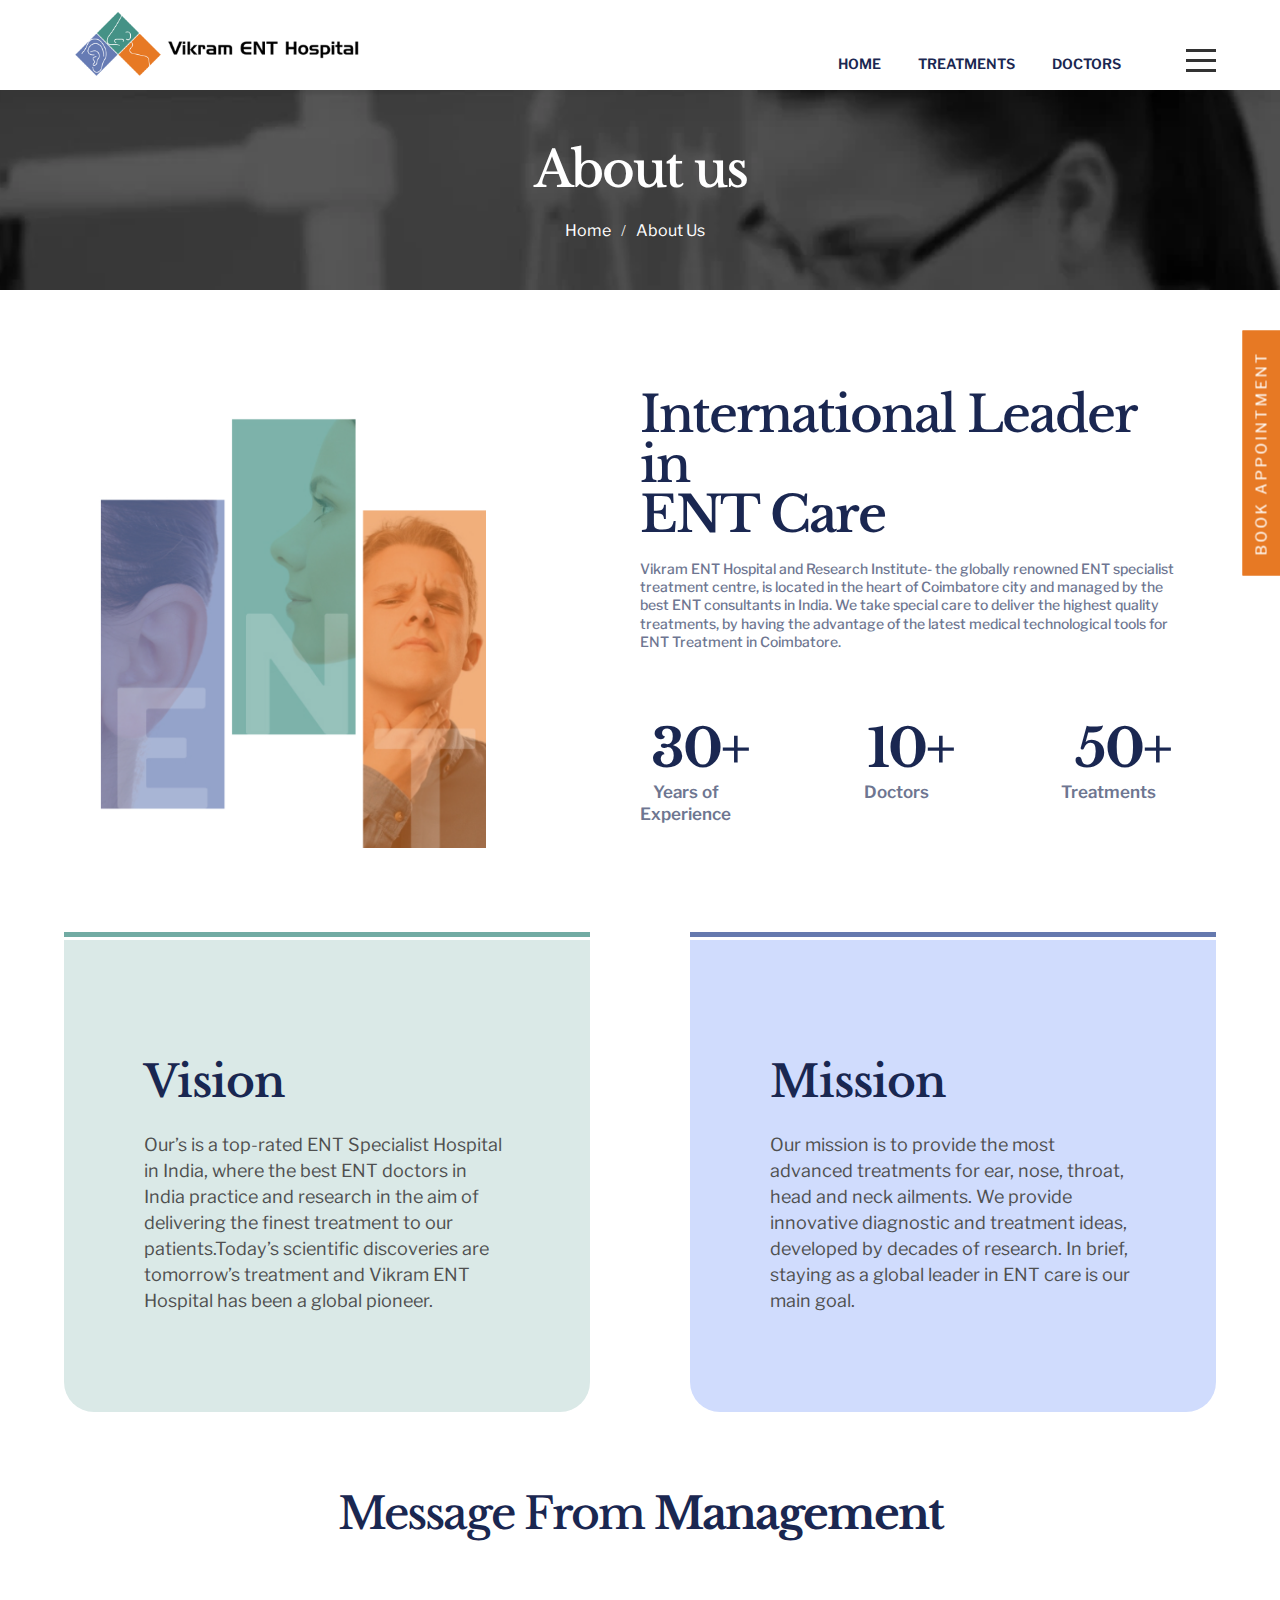
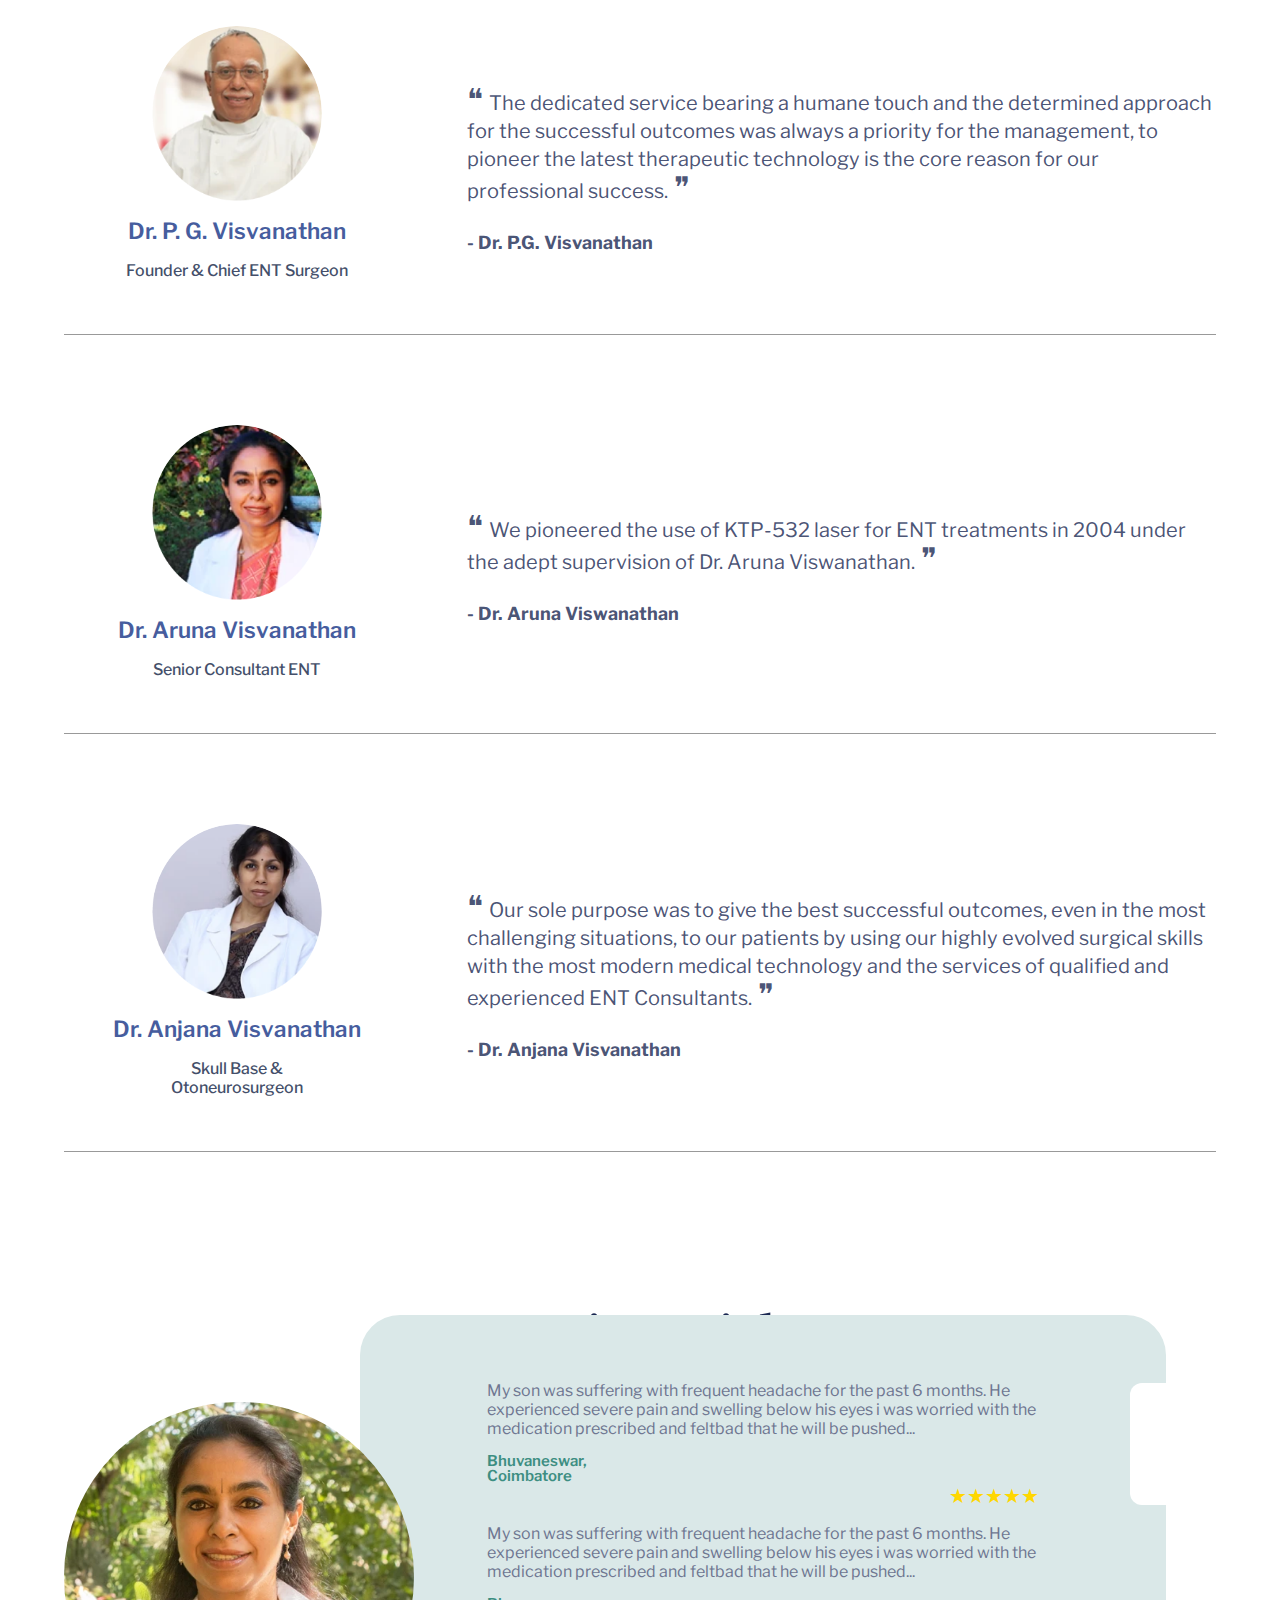
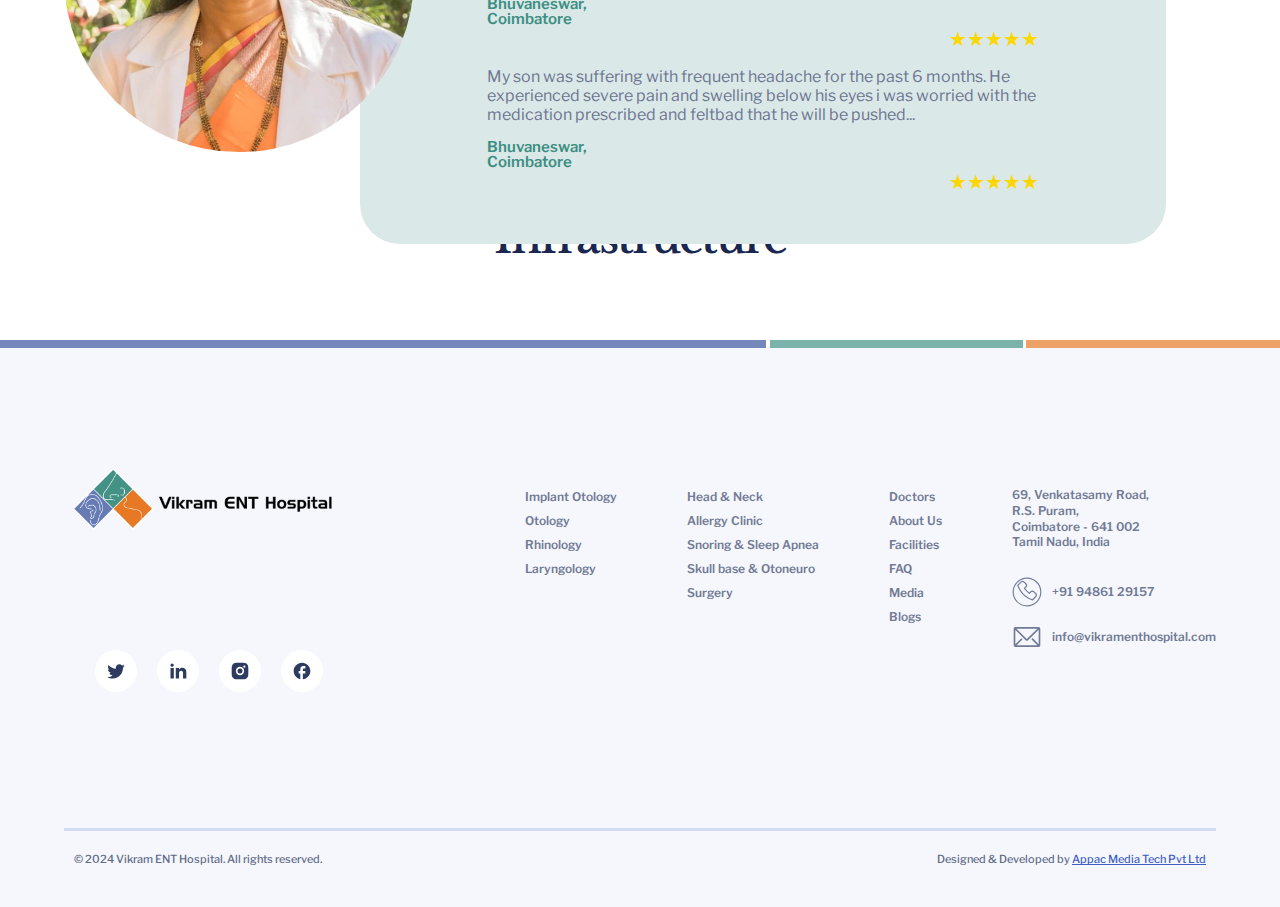
==== about_us.html @ 99622064 "about us page" ====
<!DOCTYPE html>
<html lang="en">
<head>
    <link rel="preconnect" href="https://fonts.googleapis.com">
    <link rel="preconnect" href="https://fonts.gstatic.com" crossorigin>
    <link rel="stylesheet" href="https://cdnjs.cloudflare.com/ajax/libs/OwlCarousel2/2.3.4/assets/owl.carousel.min.css" integrity="sha512-tS3S5qG0BlhnQROyJXvNjeEM4UpMXHrQfTGmbQ1gKmelCxlSEBUaxhRBj/EFTzpbP4RVSrpEikbmdJobCvhE3g==" crossorigin="anonymous" referrerpolicy="no-referrer" />
    <link href="https://fonts.googleapis.com/css2?family=Libre+Franklin:ital,wght@0,100..900;1,100..900&display=swap" rel="stylesheet">
        <meta charset="UTF-8">
        <meta name="viewport" content="width=device-width, initial-scale=1.0">
        <link rel="stylesheet" href="styles.css">
        <link rel="stylesheet" href="faq-styles.css">
        <link rel="stylesheet" href="treatments-styles.css"
        <link rel="preconnect" href="https://fonts.googleapis.com">
        <link rel="stylesheet" href="about_us.css">
       
    <link rel="preconnect" href="https://fonts.gstatic.com" crossorigin>
    <link href="https://fonts.googleapis.com/css2?family=Libre+Baskerville:ital,wght@0,400;0,700;1,400&display=swap" rel="stylesheet">
     <title>About Us</title>
</head>
<body>
    <header class="main-header sticky-header">
        <div class="mainHeader-container">
        <div class="web-logoContainer">
            <a href="index.html"><img class="logo-img" src="Images/ENT_Logo.png"></a>
        </div>
        <div class="navbar-container">
            <ul class="navbar-list">
                <li class="navbar-nav">
                    <a class="navbar-link" href="index.html">HOME</a>
                </li>
                <li class="navbar-nav">
                    <a class="navbar-link" href="treatments.html">TREATMENTS</a>
                </li>
                <li class="navbar-nav">
                    <a class="navbar-link" href="#">DOCTORS</a>
                </li>
            </ul>
            <div class="hamburger" id="hamburger">
                <div class="bar"></div>
                <div class="bar"></div>
                <div class="bar"></div>
            </div>
            <a href="#" class="book-appoinment">BOOK APPOINTMENT</a>
            <div class="side-menu" id="side-menu">
                <!-- Your side menu content here -->
                <ul>
                    <li class="sideMenu-items"><a href="about_us.html"><span>About Us</span></a></li>
                    <li class="treatmentLink-dropdown"><a class="treatmentLinkDropdown-link" href="treatments.html"><span>Treatments</span></a> 
                    <ul class="treaments-link">
                        <li class="treatmentLinks-item"><a class="treatmentItems-link">Implant Otology</a></li>
                        <li class="treatmentLinks-item"><a class="treatmentItems-link">Otology</a></li>
                        <li class="treatmentLinks-item"><a class="treatmentItems-link">Rhinology</a></li>
                        <li class="treatmentLinks-item"><a class="treatmentItems-link">Laryngology</a></li>
                        <li class="treatmentLinks-item"><a class="treatmentItems-link">Head & Neck</a></li>
                        <li class="treatmentLinks-item"><a class="treatmentItems-link">Allergy Clinic</a></li>
                        <li class="treatmentLinks-item"><a class="treatmentItems-link">Snoring & Sleep Apnea</a></li>
                        <li class="treatmentLinks-item"><a class="treatmentItems-link">Skull base & Otoneuro</a></li>
                        <li class="treatmentLinks-item"><a class="treatmentItems-link">Surgery</a></li>
                    </ul>
                    <span class="treatmentLink-svg"></span>
                    </li>
                    <li class="sideMenu-items"><a href="doctors.html">Doctors</a></li>
                    <li class="sideMenu-items"><a href="#">Contact</a></li>
                    <li class="sideMenu-items"><a href="faq.html">FAQ</a></li>
                </ul>
            </div>
            
        </div>
    </div>
</header>
<section class="aboutUsBanner">
    <div class="aboutUsBanner-container">
        <h2 class="section-heading faq">About us</h2>
        <ul class="breadcrumb" itemscope="" itemtype="https://schema.org/BreadcrumbList">
            <li itemprop="itemListElement" itemscope="" itemtype="https://schema.org/ListItem"><a class="breadcrumb-items active" itemprop="item" href="index.html"><span itemprop="name">Home</span>
            <meta itemprop="position" content="1"></a></li><li>/</li><li itemprop="itemListElement" itemscope="" itemtype="https://schema.org/ListItem">
            <span class="breadcrumb-items"  itemprop="name">About Us</span>
            <meta itemprop="position" content="2"></li>
         </ul>
        </div>
    </div>
</section>
<section class="section-second">
    <div class="sectionSecond-container">
        <!-- <div class="sectionSecond-imgContainer">
            <img class="sectionSecond-img" src="Images/img2.png" alt="">
        </div> -->
        <div class="sectionSecond-imgContainer">
            <img class="sectionSecond-img" src="Images/img2.png" alt="">
        </div>
        <div class="sectionSecond-contentConatiner">
            <h1 class="section-heading">International Leader in<span class="break-line">ENT Care</span></h1>
            <p class="section-para">Vikram ENT Hospital and Research Institute- the globally renowned ENT specialist treatment centre, is located in the heart of Coimbatore city and managed by the best ENT consultants in India. We take special care to deliver the highest quality treatments, by having the advantage of the latest medical technological tools for ENT Treatment in Coimbatore.</p>
            <div class="experience-counting" id="counter">
                <div class="countings">
                    <h1 class="count-head" data-count="30">30</h1>
                    <p class="count-para"> Years of<span>  Experience</span></p>
                </div>
                <div class="countings">
                    <h1 class="count-head" data-count="10">10</h1>
                    <p class="count-para"> Doctors</p>
                </div>
                <div class="countings">
                    <h1 class="count-head" data-count="50">50</h1>
                    <p class="count-para"> Treatments</p>
                </div>
            </div>
            
            <a href="#" class="book-appoinment">BOOK APPOINTMENT</a>
        </div>
       
    </div>
    
</section>
<section class="aboutUs-contentSection">
    <div class="aboutUsContent-container">
        <div class="vision">
            <h2 class="ch2"><span>Vision</span></h2>
            <p>Our’s is a top-rated ENT Specialist Hospital in India, where the best ENT doctors in India practice and research in the aim of delivering the finest treatment to our patients.Today’s scientific discoveries are tomorrow’s treatment and Vikram ENT Hospital has been a global pioneer.</p>
            </div>
            <div class="mission">
                <h2 class="ch2"><span>Mission</span></h2>
                <p>Our mission is to provide the most advanced treatments for ear, nose, throat, head and neck ailments. We provide innovative diagnostic and treatment ideas, developed by decades of research. In brief, staying as a global leader in ENT care is our main goal.</p>
                </div>
    </div>
</section>
<section class="managementMessage">
    <div class="managementMessageContainer">
        <h2 class="section-heading mgt">Message From <span class="bold-head">Management</span></h2>
        <div class="management-grid w80 hbour position-relative mt50">
            <div class="manage-img position-relative">
               <div class="doc-hid"><div><img src="Images/doc1.png" alt=""></div></div>
               <h2 class="doc-name">Dr. P. G. Visvanathan</h2>
               <p class="title mb0">Founder &amp; Chief ENT Surgeon</p>
               
            </div>
            <div class="mgment-cnt">
               <p><span>❝ </span>The dedicated service bearing a humane touch and the determined approach for the successful outcomes was always a priority for the management, to pioneer the latest therapeutic technology is the core reason for our professional success.<span> ❞</span></p>
            <p>- Dr. P.G. Visvanathan</p>
            </div>
            <a href="Visvanathan-profile.html" class="stretched-link"></a>
            </div>
        <div class="management-grid w80 hbour position-relative mt50">
            <div class="manage-img position-relative">
               <div class="doc-hid"><div><img src="Images/doc2.png" alt=""></div></div>
               <h2 class="doc-name">Dr. Aruna Visvanathan</h2>
               <p class="title mb0">Senior Consultant ENT</p>
               
            </div>
            <div class="mgment-cnt">
               <p><span>❝ </span>We pioneered the use of KTP-532 laser for ENT treatments in 2004 under the adept supervision of Dr. Aruna Viswanathan.<span> ❞</span></p>
            <p>- Dr. Aruna Viswanathan</p>
            </div>
            <a href="aruna-profile.html" class="stretched-link"></a>
            </div>
        <div class="management-grid w80 hbour position-relative mt50">
            <div class="manage-img position-relative">
               <div class="doc-hid"><div><img src="Images/doc3.png" alt=""></div></div>
               <h2 class="doc-name">Dr. Anjana Visvanathan</h2>
               <p class="title mb0">Skull Base &amp; <br>Otoneurosurgeon</p>
               
            </div>
            <div class="mgment-cnt">
               <p><span>❝ </span>Our sole purpose was to give the best successful outcomes, even in the most challenging situations, to our patients by using our highly evolved surgical skills with the most modern medical technology and the services of qualified and experienced ENT Consultants.<span> ❞</span></p>
            <p>- Dr. Anjana Visvanathan</p>
            </div>
            <a href="anjana-profile.html" class="stretched-link"></a>
            </div>
    </div>
</section>
<section class="testimonials">
    <div class="testimonials-container">

        <div class="testimonials-heading">
            
            <h1 class="section-heading">
                Testimonials
            </h1>
        </div>
                <div class="testimonial-content">
                    
                    <div class="testimonialImg-container">
                        <img class="testimonials-img" src="Images/aruna-viswanathan-senior-consultant-ent.webp" alt="">
                    </div>
                    
                    <div class="testimonials-info ">
                        <div class="box"> </div>
                        <div class="tesimonialscarousel owl-carousel">
                            <div>   
                        <p class="testimonial-para">
                            My son was suffering with frequent headache for the past 6 months. He experienced severe pain and swelling below his eyes i was worried with the medication prescribed and feltbad that he will be pushed...
                        </p>
                        
                        <p class="testimonial-name">
                            Bhuvaneswar, <span class="next-line">Coimbatore</span>
                        </p>
                        <div class="rating">
                            <input type="radio" name="star1" id="star1-1"><label for="star1-1"></label>
                            <input type="radio" name="star1" id="star1-2"><label for="star1-2"></label>
                            <input type="radio" name="star1" id="star1-3"><label for="star1-3"></label>
                            <input type="radio" name="star1" id="star1-4"><label for="star1-4"></label>
                            <input type="radio" name="star1" id="star1-5"><label for="star1-5"></label>
                        </div>
                       
                    </div>
                            <div>   
                        <p class="testimonial-para">
                            My son was suffering with frequent headache for the past 6 months. He experienced severe pain and swelling below his eyes i was worried with the medication prescribed and feltbad that he will be pushed...
                        </p>
                        
                        <p class="testimonial-name">
                            Bhuvaneswar, <span class="next-line">Coimbatore</span>
                        </p>
                        <div class="rating">
                            <input type="radio" name="star1" id="star1-1"><label for="star1-1"></label>
                            <input type="radio" name="star1" id="star1-2"><label for="star1-2"></label>
                            <input type="radio" name="star1" id="star1-3"><label for="star1-3"></label>
                            <input type="radio" name="star1" id="star1-4"><label for="star1-4"></label>
                            <input type="radio" name="star1" id="star1-5"><label for="star1-5"></label>
                        </div>
                        
                    </div>
                            <div>   
                        <p class="testimonial-para">
                            My son was suffering with frequent headache for the past 6 months. He experienced severe pain and swelling below his eyes i was worried with the medication prescribed and feltbad that he will be pushed...
                        </p>
                        
                        <p class="testimonial-name">
                            Bhuvaneswar, <span class="next-line">Coimbatore</span>
                        </p>
                        <div class="rating">
                            <input type="radio" name="star1" id="star1-1"><label for="star1-1"></label>
                            <input type="radio" name="star1" id="star1-2"><label for="star1-2"></label>
                            <input type="radio" name="star1" id="star1-3"><label for="star1-3"></label>
                            <input type="radio" name="star1" id="star1-4"><label for="star1-4"></label>
                            <input type="radio" name="star1" id="star1-5"><label for="star1-5"></label>
                        </div>
                        
                    </div>
                </div>
            </div>
        
    
        <!-- <div class="testimonial-navigation">
            <span class="dot active"></span>
            <span class="dot"></span>
            <span class="dot"></span>
                
        </div> -->
        
    </div>
</section>
<section class="infrastructure">
    <div class="infra-container">
        <div class="infraHead">
            <h1 class="section-heading infra">Infrastructure</h1>
        </div>
        <div class="infraCarousel owl-carousel">
            <div class="infra-img">
                <img src="Images/infrastructure.webp" alt="infrastructure">
            </div>
            <div class="infra-img">
                <img src="Images/infrastructure.webp" alt="infrastructure">
            </div>
            <div class="infra-img">
                <img src="Images/infrastructure.webp" alt="infrastructure">
            </div>
            <div class="infra-img">
                <img src="Images/infrastructure.webp" alt="infrastructure">
            </div>
            <div class="infra-img">
                <img src="Images/infrastructure.webp" alt="infrastructure">
            </div>
            <div class="infra-img">
                <img src="Images/infrastructure.webp" alt="infrastructure">
            </div>
            <div class="infra-img">
                <img src="Images/infrastructure.webp" alt="infrastructure">
            </div>
        </div>
    </div>
    </section>
    <footer>
        <div class="footer-container">
            <div class="footer-logo">
                <img class="footer-img" src="Images/ENT_Logo.png" alt="logo">
                <ul class="social-mediaLinks">
                    <li class="links1">
                        <a href="#" class="social-media"><svg  xmlns="http://www.w3.org/2000/svg" width="20px" height="20px" viewBox="0 0 24 24"><path class="link-icon1" fill="#2d3b61" d="M22.46 6c-.77.35-1.6.58-2.46.69c.88-.53 1.56-1.37 1.88-2.38c-.83.5-1.75.85-2.72 1.05C18.37 4.5 17.26 4 16 4c-2.35 0-4.27 1.92-4.27 4.29c0 .34.04.67.11.98C8.28 9.09 5.11 7.38 3 4.79c-.37.63-.58 1.37-.58 2.15c0 1.49.75 2.81 1.91 3.56c-.71 0-1.37-.2-1.95-.5v.03c0 2.08 1.48 3.82 3.44 4.21a4.2 4.2 0 0 1-1.93.07a4.28 4.28 0 0 0 4 2.98a8.52 8.52 0 0 1-5.33 1.84q-.51 0-1.02-.06C3.44 20.29 5.7 21 8.12 21C16 21 20.33 14.46 20.33 8.79c0-.19 0-.37-.01-.56c.84-.6 1.56-1.36 2.14-2.23"/></svg></a>
                    </li>
                    <li class="links2">
                        <a href="#" class="social-media"><svg  xmlns="http://www.w3.org/2000/svg" width="20px" height="20px" viewBox="0 0 24 24"><path class="link-icon2" fill="#2d3b61" d="M6.94 5a2 2 0 1 1-4-.002a2 2 0 0 1 4 .002M7 8.48H3V21h4zm6.32 0H9.34V21h3.94v-6.57c0-3.66 4.77-4 4.77 0V21H22v-7.93c0-6.17-7.06-5.94-8.72-2.91z"/></svg></a>
                    </li>
                    <li class="links3">
                        <a href="#" class="social-media"><svg  xmlns="http://www.w3.org/2000/svg" width="20px" height="20px" viewBox="0 0 24 24"><path class="link-icon3" fill="#2d3b61" d="M13.028 2c1.125.003 1.696.009 2.189.023l.194.007c.224.008.445.018.712.03c1.064.05 1.79.218 2.427.465c.66.254 1.216.598 1.772 1.153a4.9 4.9 0 0 1 1.153 1.772c.247.637.415 1.363.465 2.428c.012.266.022.487.03.712l.006.194c.015.492.021 1.063.023 2.188l.001.746v1.31a79 79 0 0 1-.023 2.188l-.006.194c-.008.225-.018.446-.03.712c-.05 1.065-.22 1.79-.466 2.428a4.9 4.9 0 0 1-1.153 1.772a4.9 4.9 0 0 1-1.772 1.153c-.637.247-1.363.415-2.427.465l-.712.03l-.194.006c-.493.014-1.064.021-2.189.023l-.746.001h-1.309a78 78 0 0 1-2.189-.023l-.194-.006a63 63 0 0 1-.712-.031c-1.064-.05-1.79-.218-2.428-.465a4.9 4.9 0 0 1-1.771-1.153a4.9 4.9 0 0 1-1.154-1.772c-.247-.637-.415-1.363-.465-2.428l-.03-.712l-.005-.194A79 79 0 0 1 2 13.028v-2.056a79 79 0 0 1 .022-2.188l.007-.194c.008-.225.018-.446.03-.712c.05-1.065.218-1.79.465-2.428A4.9 4.9 0 0 1 3.68 3.678a4.9 4.9 0 0 1 1.77-1.153c.638-.247 1.363-.415 2.428-.465c.266-.012.488-.022.712-.03l.194-.006a79 79 0 0 1 2.188-.023zM12 7a5 5 0 1 0 0 10a5 5 0 0 0 0-10m0 2a3 3 0 1 1 .001 6a3 3 0 0 1 0-6m5.25-3.5a1.25 1.25 0 0 0 0 2.5a1.25 1.25 0 0 0 0-2.5"/></svg></a>
                    </li>
                    <li class="links4">
                        <a class="social-media"><svg  xmlns="http://www.w3.org/2000/svg" width="20px" height="20px" viewBox="0 0 24 24"><path class="link-icon4" fill="#2d3b61" d="M22 12c0-5.52-4.48-10-10-10S2 6.48 2 12c0 4.84 3.44 8.87 8 9.8V15H8v-3h2V9.5C10 7.57 11.57 6 13.5 6H16v3h-2c-.55 0-1 .45-1 1v2h3v3h-3v6.95c5.05-.5 9-4.76 9-9.95"/></svg></a>
                    </li>
                </ul>
            </div>
            <div class="footer-subContainer">
            <div>
                <ul class="treatment-footerLinks">
                    <li class="treatment-links"><a href="#" class="link"> Implant Otology</a> <li>
                    <li class="treatment-links"> <a href="#" class="link">Otology </a></li>
                    <li class="treatment-links"><a href="#" class="link">Rhinology</a></li>
                    <li class="treatment-links"><a href="#" class="link">Laryngology</a></li>
    
                </ul>
            </div>
            <div>
                <ul class="treatment-footerLinks">
                    <li class="treatment-links"><a href="#" class="link">Head & Neck</a> </li>
                    <li class="treatment-links"><a href="#" class="link">Allergy Clinic</a> </li>
                    <li class="treatment-links"><a href="#" class="link">Snoring & Sleep Apnea</a></li>
                    <li class="treatment-links"><a href="#" class="link">Skull base & Otoneuro</a></li>
                    <li class="treatment-links"><a href="#" class="link">Surgery</a></li>
    
                </ul>
            </div>
            <div>
                <ul class="footer-pageNav">
                    <li class="footer-pageLinks"><a href="#" class="link">Doctors</a></li>
                    <li class="footer-pageLinks"><a href="#" class="link">About Us</a></li>
                    <li class="footer-pageLinks"><a href="#" class="link">Facilities</a></li>
                    <li class="footer-pageLinks"><a href="#" class="link">FAQ</a></li>
                    <li class="footer-pageLinks"><a href="#" class="link">Media</a></li>
                    <li class="footer-pageLinks"><a href="#" class="link">Blogs</a></li>
                </ul>
            </div>
            <div>
                <p class="footer-addr">
                    69, Venkatasamy Road,<span class="next-line">R.S. Puram,</span><span class="next-line">Coimbatore - 641 002</span><span class="next-line">Tamil Nadu, India</span>
                </p>
                <p class="footer-phone">
                    <svg xmlns="http://www.w3.org/2000/svg" width="30px" height="30px" viewBox="0 0 26 26"><g fill="#727b96" fill-rule="evenodd" clip-rule="evenodd"><path d="m15.874 12.546l-.91.911a32 32 0 0 1-3.535-3.537l.91-.91a2.5 2.5 0 0 0 0-3.535L10.925 4.06a2.5 2.5 0 0 0-3.536 0L4.583 6.866a.5.5 0 0 0-.114.529c2.324 6.226 6.661 10.593 13.018 13.02a.5.5 0 0 0 .531-.114l2.806-2.805a2.5 2.5 0 0 0 0-3.536l-1.414-1.414a2.5 2.5 0 0 0-3.536 0m4.243 2.121a1.5 1.5 0 0 1 0 2.122l-2.575 2.575c-5.821-2.306-9.811-6.32-12.023-12.02l2.577-2.576a1.5 1.5 0 0 1 2.122 0l1.414 1.414a1.5 1.5 0 0 1 0 2.121l-1.234 1.234a.5.5 0 0 0-.032.673a32.7 32.7 0 0 0 4.307 4.31a.5.5 0 0 0 .673-.031l1.235-1.236a1.5 1.5 0 0 1 2.122 0z"/><path d="M13 24.5c6.351 0 11.5-5.149 11.5-11.5S19.351 1.5 13 1.5S1.5 6.649 1.5 13S6.649 24.5 13 24.5m0 1c6.904 0 12.5-5.596 12.5-12.5S19.904.5 13 .5S.5 6.096.5 13S6.096 25.5 13 25.5"/></g></svg>
                    <a class="phone-link" href="#">+91 94861 29157</a>
                </p>
                <p class="footer-mail">
                    <svg xmlns="http://www.w3.org/2000/svg" width="30px" height="30px" viewBox="0 0 36 36"><path fill="#727b96" d="M32 6H4a2 2 0 0 0-2 2v20a2 2 0 0 0 2 2h28a2 2 0 0 0 2-2V8a2 2 0 0 0-2-2m-1.54 22H5.66l7-7.24l-1.44-1.39L4 26.84V9.52l12.43 12.37a2 2 0 0 0 2.82 0L32 9.21v17.5l-7.36-7.36l-1.41 1.41ZM5.31 8h25.07L17.84 20.47Z" class="clr-i-outline clr-i-outline-path-1"/><path fill="none" d="M0 0h36v36H0z"/></svg>
                    <a class="mail-link" href="#">info@vikramenthospital.com</a>
    
                </p>
                <ul class="social-mediaLinks footer">
                    <li class="links1">
                        <a href="#" class="social-media"><svg class="footerlogo-social" xmlns="http://www.w3.org/2000/svg" width="auto"" height="auto" viewBox="0 0 24 24"><path class="link-icon1" fill="#2d3b61" d="M22.46 6c-.77.35-1.6.58-2.46.69c.88-.53 1.56-1.37 1.88-2.38c-.83.5-1.75.85-2.72 1.05C18.37 4.5 17.26 4 16 4c-2.35 0-4.27 1.92-4.27 4.29c0 .34.04.67.11.98C8.28 9.09 5.11 7.38 3 4.79c-.37.63-.58 1.37-.58 2.15c0 1.49.75 2.81 1.91 3.56c-.71 0-1.37-.2-1.95-.5v.03c0 2.08 1.48 3.82 3.44 4.21a4.2 4.2 0 0 1-1.93.07a4.28 4.28 0 0 0 4 2.98a8.52 8.52 0 0 1-5.33 1.84q-.51 0-1.02-.06C3.44 20.29 5.7 21 8.12 21C16 21 20.33 14.46 20.33 8.79c0-.19 0-.37-.01-.56c.84-.6 1.56-1.36 2.14-2.23"/></svg></a>
                    </li>
                    <li class="links2">
                        <a href="#" class="social-media"><svg class="footerlogo-social"  xmlns="http://www.w3.org/2000/svg" width="auto"" height="auto"" viewBox="0 0 24 24"><path class="link-icon2" fill="#2d3b61" d="M6.94 5a2 2 0 1 1-4-.002a2 2 0 0 1 4 .002M7 8.48H3V21h4zm6.32 0H9.34V21h3.94v-6.57c0-3.66 4.77-4 4.77 0V21H22v-7.93c0-6.17-7.06-5.94-8.72-2.91z"/></svg></a>
                    </li>
                    <li class="links3">
                        <a href="#" class="social-media"><svg class="footerlogo-social"  xmlns="http://www.w3.org/2000/svg" width="auto"" height="auto"" viewBox="0 0 24 24"><path class="link-icon3" fill="#2d3b61" d="M13.028 2c1.125.003 1.696.009 2.189.023l.194.007c.224.008.445.018.712.03c1.064.05 1.79.218 2.427.465c.66.254 1.216.598 1.772 1.153a4.9 4.9 0 0 1 1.153 1.772c.247.637.415 1.363.465 2.428c.012.266.022.487.03.712l.006.194c.015.492.021 1.063.023 2.188l.001.746v1.31a79 79 0 0 1-.023 2.188l-.006.194c-.008.225-.018.446-.03.712c-.05 1.065-.22 1.79-.466 2.428a4.9 4.9 0 0 1-1.153 1.772a4.9 4.9 0 0 1-1.772 1.153c-.637.247-1.363.415-2.427.465l-.712.03l-.194.006c-.493.014-1.064.021-2.189.023l-.746.001h-1.309a78 78 0 0 1-2.189-.023l-.194-.006a63 63 0 0 1-.712-.031c-1.064-.05-1.79-.218-2.428-.465a4.9 4.9 0 0 1-1.771-1.153a4.9 4.9 0 0 1-1.154-1.772c-.247-.637-.415-1.363-.465-2.428l-.03-.712l-.005-.194A79 79 0 0 1 2 13.028v-2.056a79 79 0 0 1 .022-2.188l.007-.194c.008-.225.018-.446.03-.712c.05-1.065.218-1.79.465-2.428A4.9 4.9 0 0 1 3.68 3.678a4.9 4.9 0 0 1 1.77-1.153c.638-.247 1.363-.415 2.428-.465c.266-.012.488-.022.712-.03l.194-.006a79 79 0 0 1 2.188-.023zM12 7a5 5 0 1 0 0 10a5 5 0 0 0 0-10m0 2a3 3 0 1 1 .001 6a3 3 0 0 1 0-6m5.25-3.5a1.25 1.25 0 0 0 0 2.5a1.25 1.25 0 0 0 0-2.5"/></svg></a>
                    </li>
                    <li class="links4">
                        <a class="social-media"><svg class="footerlogo-social"  xmlns="http://www.w3.org/2000/svg" width="auto"" height="auto"" viewBox="0 0 24 24"><path class="link-icon4" fill="#2d3b61" d="M22 12c0-5.52-4.48-10-10-10S2 6.48 2 12c0 4.84 3.44 8.87 8 9.8V15H8v-3h2V9.5C10 7.57 11.57 6 13.5 6H16v3h-2c-.55 0-1 .45-1 1v2h3v3h-3v6.95c5.05-.5 9-4.76 9-9.95"/></svg></a>
                    </li>
                </ul>
            </div>
        </div>
        </div>
        <div class="footer-dropdownContainer">
            <div class="quickLinks-container">
                <div class="quickLinks-headingContainer">
                    <h2 class="quickLink-heading"> 
                        Quick Links
                    </h2>
                    <span class="footersvg1">
    
                    </span>
                    </div>
                    <ul class="footer-dropdown1">
                        <li class="footer-drowdownItems">
                        <a class="footer-dropdown-link" href="#">   Doctors </a> 
                        </li>
                        <li class="footer-drowdownItems">
                            <a class="footer-dropdown-link" href="#">About Us</a>
                        </li>
                        <li class="footer-drowdownItems">
                            <a class="footer-dropdown-link" href="#"> Facilities</a>
                        </li>
                        <li class="footer-drowdownItems">
                            <a class="footer-dropdown-link" href="/faq.html">FAQ</a>
                        </li>
                        <li class="footer-drowdownItems">
                            <a class="footer-dropdown-link" href="#">Media</a>
                        </li>
                        <li class="footer-drowdownItems">
                            <a class="footer-dropdown-link" href="#">Blogs </a>
                        </li>
                    </ul>
                </div>
                <div class="footerTreatments-container">
                    <div class="treatmentsHeading-container">
                        <h2 class="treatment-heading">Treatments</h2>
                        <span class="footersvg2"></span></div>
                        <ul class="footer-dropdown2"> 
                            <li class="footer-dropdownItems"><a href="#" class="footer-dropdown-link">Implant Otology</a></li>
                            <li class="footer-dropdownItems"> <a href="#" class="footer-dropdown-link"> Otology</a> </li>
                            <li class="footer-dropdownItems"> <a href="#" class="footer-dropdown-link"> Rhinology</a></li>
                            <li class="footer-dropdownItems"> <a href="#" class="footer-dropdown-link"> Laryngology</a></li>
                            <li class="footer-dropdownItems"> <a href="#" class="footer-dropdown-link" >Head & Neck</a></li>
                            <li class="footer-dropdownItems"> <a href="#" class="footer-dropdown-link" >Allergy Clinic</a></li>
                            <li class="footer-dropdownItems"> <a href="#" class="footer-dropdown-link"> Snoring & sleep Apnea</a></li>
                            <li class="footer-dropdownItems"> <a href="#" class="footer-dropdown-link"> Skull Base & Otoneuro</a></li>
                            <li class="footer-dropdownItems"> <a href="#" class="footer-dropdown-link"> Surgery</a></li>
                        </ul>
                    </div>
                    <div class="reach-us">
                        <div class="reachUs-headingContainer">
                            <h2 class="reachUs-heading">Reach Us</h2>
                            <span class="footersvg3"></span></div>
                            <div class="footerAddr-container">
                            <p class="footer-addr dropdown">
                                69, Venkatasamy Road,<span class="next-line">R.S. Puram,</span><span class="next-line">Coimbatore - 641 002</span><span class="next-line">Tamil Nadu, India</span>
                            </p>
                            <p class="footer-phone">
                                <svg xmlns="http://www.w3.org/2000/svg" width="30px" height="30px" viewBox="0 0 26 26"><g fill="#727b96" fill-rule="evenodd" clip-rule="evenodd"><path d="m15.874 12.546l-.91.911a32 32 0 0 1-3.535-3.537l.91-.91a2.5 2.5 0 0 0 0-3.535L10.925 4.06a2.5 2.5 0 0 0-3.536 0L4.583 6.866a.5.5 0 0 0-.114.529c2.324 6.226 6.661 10.593 13.018 13.02a.5.5 0 0 0 .531-.114l2.806-2.805a2.5 2.5 0 0 0 0-3.536l-1.414-1.414a2.5 2.5 0 0 0-3.536 0m4.243 2.121a1.5 1.5 0 0 1 0 2.122l-2.575 2.575c-5.821-2.306-9.811-6.32-12.023-12.02l2.577-2.576a1.5 1.5 0 0 1 2.122 0l1.414 1.414a1.5 1.5 0 0 1 0 2.121l-1.234 1.234a.5.5 0 0 0-.032.673a32.7 32.7 0 0 0 4.307 4.31a.5.5 0 0 0 .673-.031l1.235-1.236a1.5 1.5 0 0 1 2.122 0z"></path><path d="M13 24.5c6.351 0 11.5-5.149 11.5-11.5S19.351 1.5 13 1.5S1.5 6.649 1.5 13S6.649 24.5 13 24.5m0 1c6.904 0 12.5-5.596 12.5-12.5S19.904.5 13 .5S.5 6.096.5 13S6.096 25.5 13 25.5"></path></g></svg>
                                <a class="phone-link" href="#">+91 94861 29157</a>
                            </p>
                            <p class="footer-mail">
                                <svg xmlns="http://www.w3.org/2000/svg" width="30px" height="30px" viewBox="0 0 36 36"><path fill="#727b96" d="M32 6H4a2 2 0 0 0-2 2v20a2 2 0 0 0 2 2h28a2 2 0 0 0 2-2V8a2 2 0 0 0-2-2m-1.54 22H5.66l7-7.24l-1.44-1.39L4 26.84V9.52l12.43 12.37a2 2 0 0 0 2.82 0L32 9.21v17.5l-7.36-7.36l-1.41 1.41ZM5.31 8h25.07L17.84 20.47Z" class="clr-i-outline clr-i-outline-path-1"></path><path fill="none" d="M0 0h36v36H0z"></path></svg>
                                <a class="mail-link" href="#">info@vikramenthospital.com</a>
                
                            </p>
                            <ul class="social-mediaLinks footer">
                                <li class="links1">
                                    <a href="#" class="social-media"><svg xmlns="http://www.w3.org/2000/svg" width="20px" height="20px" viewBox="0 0 24 24"><path class="link-icon1" fill="#2d3b61" d="M22.46 6c-.77.35-1.6.58-2.46.69c.88-.53 1.56-1.37 1.88-2.38c-.83.5-1.75.85-2.72 1.05C18.37 4.5 17.26 4 16 4c-2.35 0-4.27 1.92-4.27 4.29c0 .34.04.67.11.98C8.28 9.09 5.11 7.38 3 4.79c-.37.63-.58 1.37-.58 2.15c0 1.49.75 2.81 1.91 3.56c-.71 0-1.37-.2-1.95-.5v.03c0 2.08 1.48 3.82 3.44 4.21a4.2 4.2 0 0 1-1.93.07a4.28 4.28 0 0 0 4 2.98a8.52 8.52 0 0 1-5.33 1.84q-.51 0-1.02-.06C3.44 20.29 5.7 21 8.12 21C16 21 20.33 14.46 20.33 8.79c0-.19 0-.37-.01-.56c.84-.6 1.56-1.36 2.14-2.23"></path></svg></a>
                                </li>
                                <li class="links2">
                                    <a href="#" class="social-media"><svg xmlns="http://www.w3.org/2000/svg" width="20px" height="20px" viewBox="0 0 24 24"><path class="link-icon2" fill="#2d3b61" d="M6.94 5a2 2 0 1 1-4-.002a2 2 0 0 1 4 .002M7 8.48H3V21h4zm6.32 0H9.34V21h3.94v-6.57c0-3.66 4.77-4 4.77 0V21H22v-7.93c0-6.17-7.06-5.94-8.72-2.91z"></path></svg></a>
                                </li>
                                <li class="links3">
                                    <a href="#" class="social-media"><svg xmlns="http://www.w3.org/2000/svg" width="20px" height="20px" viewBox="0 0 24 24"><path class="link-icon3" fill="#2d3b61" d="M13.028 2c1.125.003 1.696.009 2.189.023l.194.007c.224.008.445.018.712.03c1.064.05 1.79.218 2.427.465c.66.254 1.216.598 1.772 1.153a4.9 4.9 0 0 1 1.153 1.772c.247.637.415 1.363.465 2.428c.012.266.022.487.03.712l.006.194c.015.492.021 1.063.023 2.188l.001.746v1.31a79 79 0 0 1-.023 2.188l-.006.194c-.008.225-.018.446-.03.712c-.05 1.065-.22 1.79-.466 2.428a4.9 4.9 0 0 1-1.153 1.772a4.9 4.9 0 0 1-1.772 1.153c-.637.247-1.363.415-2.427.465l-.712.03l-.194.006c-.493.014-1.064.021-2.189.023l-.746.001h-1.309a78 78 0 0 1-2.189-.023l-.194-.006a63 63 0 0 1-.712-.031c-1.064-.05-1.79-.218-2.428-.465a4.9 4.9 0 0 1-1.771-1.153a4.9 4.9 0 0 1-1.154-1.772c-.247-.637-.415-1.363-.465-2.428l-.03-.712l-.005-.194A79 79 0 0 1 2 13.028v-2.056a79 79 0 0 1 .022-2.188l.007-.194c.008-.225.018-.446.03-.712c.05-1.065.218-1.79.465-2.428A4.9 4.9 0 0 1 3.68 3.678a4.9 4.9 0 0 1 1.77-1.153c.638-.247 1.363-.415 2.428-.465c.266-.012.488-.022.712-.03l.194-.006a79 79 0 0 1 2.188-.023zM12 7a5 5 0 1 0 0 10a5 5 0 0 0 0-10m0 2a3 3 0 1 1 .001 6a3 3 0 0 1 0-6m5.25-3.5a1.25 1.25 0 0 0 0 2.5a1.25 1.25 0 0 0 0-2.5"></path></svg></a>
                                </li>
                                <li class="links4">
                                    <a class="social-media"><svg xmlns="http://www.w3.org/2000/svg" width="20px" height="20px" viewBox="0 0 24 24"><path class="link-icon4" fill="#2d3b61" d="M22 12c0-5.52-4.48-10-10-10S2 6.48 2 12c0 4.84 3.44 8.87 8 9.8V15H8v-3h2V9.5C10 7.57 11.57 6 13.5 6H16v3h-2c-.55 0-1 .45-1 1v2h3v3h-3v6.95c5.05-.5 9-4.76 9-9.95"></path></svg></a>
                                </li>
                            </ul>
                        </div>
                    </div>
                </div>
            </div>
        </div>
        <div class="copy-right">
            <div class="copyright-container">
                <p class="copyright">
                    © 2024 Vikram ENT Hospital. All rights reserved.
                </p>
                <p class="developed-by">
                    Designed & Developed by <a href="https://www.appacmedia.com/" class="appaclink">Appac Media Tech Pvt Ltd</a>
                </p>
    
            </div>
        </div>
    </div>
    </footer>  
<script src="https://cdnjs.cloudflare.com/ajax/libs/jquery/3.7.1/jquery.min.js" integrity="sha512-v2CJ7UaYy4JwqLDIrZUI/4hqeoQieOmAZNXBeQyjo21dadnwR+8ZaIJVT8EE2iyI61OV8e6M8PP2/4hpQINQ/g==" crossorigin="anonymous" referrerpolicy="no-referrer"></script>
<script src="https://cdnjs.cloudflare.com/ajax/libs/OwlCarousel2/2.3.4/owl.carousel.min.js" integrity="sha512-bPs7Ae6pVvhOSiIcyUClR7/q2OAsRiovw4vAkX+zJbw3ShAeeqezq50RIIcIURq7Oa20rW2n2q+fyXBNcU9lrw==" crossorigin="anonymous" referrerpolicy="no-referrer"></script>
<script src="script.js">
</script>
</body>
</html>
---- styles.css ----
*{
    box-sizing: border-box;
}
html{
    scroll-behavior: smooth;
  
}
body{
    padding: 0;
    margin: 0;
    overflow-x: hidden;
    transition: all 0.2s ease-out;
    
}
/* ::-webkit-scrollbar {
    width: 20px;
  }
  
  ::-webkit-scrollbar-track {
    background: #f6f7fc;
  } */

      .count-head::after {
        content: '+';
        position: absolute;
    }
  ::-webkit-scrollbar-thumb {
    background-color: #7488bb;
    border-radius: 10px;
    border: 2px solid #8f9095;
  }
#scrollUp {
    bottom: 20px;
    right: 20px;
    width: 38px;
    text-indent: -99999px;
    height: 38px;
    border-radius: 4px;
    opacity: .6;
    background: #107fc9 url('Images/up-scroll.png') no-repeat center;
}
.main-header {overflow: hidden;
    z-index: 99999;
    width: 100%;
    -webkit-transition: all .5s ease;
    -moz-transition: position 10s;
    -ms-transition: position 10s;
    -o-transition: position 10s;
    transition: all .5s ease;
    background: #fff;
}

.sticky-header{
    width: 100%;
    height: auto;
    display: block;
    position: fixed;
    z-index: 99999;
    left: 0;
    top: 0;
    transition: all 0.3s ease;
    -moz-transition: all 0.3s ease;
    -webkit-transition: all 0.3s ease;
    -o-transition: all 0.3s ease;
}

.mainHeader-container{
    width: 90%;
    margin:0 auto;
    display: flex;
    align-items: center;
    justify-content: space-between;
}
.logo-img{
    width:350px;
    padding-top:10px;
}
.navbar-container{
    width:40%;
    position:relative;
    
}
/* Hamburger Menu */
.hamburger {
    display: flex;
    flex-direction: column;
    justify-content: space-around;
    width: 30px;
    height: 30px;
    cursor: pointer;
    z-index: 1000;
    position: absolute;
    right: 0px;
    top: 4px;
}
.hamburger:hover ~ .bar {
    color: red; /* Change this to the color you want */
}

.bar {
    width: 100%;
    height: 3px;
    background-color: #333;
    transition: all 0.3s ease;
}

.hamburger.active .bar:nth-child(1) {
    transform: rotate(45deg) translate(9px, 8px);
}

.hamburger.active .bar:nth-child(2) {
    opacity: 0;
}

.hamburger.active .bar:nth-child(3) {
    transform: rotate(-45deg) translate(6px, -6px);
}

/* Side Menu */
.side-menu {
    position: fixed;
    top: 90px;
    right: -350px; /* Initially hidden off-screen */
    width: 350px;
    height: 100%;
    background-color: #eceef3;
    overflow-y: auto;
    transition: right 0.5s ease;
    z-index: 999;
}

.side-menu.active {
    right: 0; /* Slide in from the left */
}

.side-menu ul {
    list-style-type: none;
    padding: 0;
    margin: 0px;
}

.sideMenu-items a{
    padding:13px 30px 13px 10px;
    border-bottom: 1px solid #ccc;
    display: block;
   
}

.side-menu ul li a {
    text-decoration: none;
    font-size: 18px;
    color: #1a2751;
    font-family: 'Libre Franklin';
    /* display: flex;
    align-items: center;
    justify-content: space-between; */
}
.treatmentLink-dropdown{
   
    border-bottom: 1px solid #ccc;
    text-decoration: none;
    font-size: 18px;
    color: #1a2751;
    font-family: 'Libre Franklin';
    position: relative;
}
.treatmentLink-dropdown .treatmentLinkDropdown-link{
    padding:13px 30px 13px 10px;
    display: block;
}
.treatmentLink-dropdown li{
   
    padding: 12px 22px;
    border-bottom: 1px solid #eee;
}
.treaments-link{
    max-height: 0;
        overflow: hidden;
        opacity: 0;
        visibility: hidden;
        /* transition: max-height 0.5s ease, opacity 0.5s ease; */
        border-top: 1px solid #ccc;
        padding-left: 0px;
}
.treaments-link.down{
    max-height: 500px;
    opacity: 1;
    visibility: visible;
    
}
.treatmentLink-svg::before{
    content: url('[data-uri]');
    display: flex;
    align-items:center;
}
.treatmentLink-svg.active{
    content: url('[data-uri]');
    padding: 14px 11px;
}
.treatmentLink-svg{
    position: absolute;
    top:0;
    right: 0;
    padding: 12px 11px;
    display: flex;
    align-items:center;
    border-left: 1px solid #ccc;
}


.navbar-list{
    list-style: none;
    display: flex;
    justify-content: space-between;
    width:70%;
    align-items:center;
    margin-top:40px;
    position: absolute;
    top: -26px;
    left: 43px;

}
.navbar-link{
    text-decoration: none;
    color: #1a2751;
    font-family: 'Libre Franklin' ;
    font-size:16px;
    font-weight: 600;
    transition: 0.2s all ease-out;
}
.navbar-link:hover{
    color:#e77924;
}
.mainBanner-container{
    width:90%;
    margin:0 auto;
    /* background:url('Images/bann.png'); */
    background-size: cover;
    /* height: 700px; */
    position: relative;
    margin-top:85px;

}
.main-banner{
    padding-top:10px;
}
    .carousel {
        position: relative;
        width: 100%;
        margin: 0 auto;
        overflow: hidden;
        padding-bottom: 60px;
    }

    .carousel-content {
        display: flex;
        transition: transform 0.5s ease-in-out;
        width: 100%;
    }

    .carousel-item {
    width: 100%;
    flex-shrink: 0;
    position: relative;
}

.carousel-item img {
    width: 100%;
    display: block;
}

input[type="radio"] {
    display: none;
}

/* Automatically change slides */
#slide1:checked ~ .carousel-content {
    transform: translateX(0%);
}

#slide2:checked ~ .carousel-content {
    transform: translateX(-100%);
}

#slide3:checked ~ .carousel-content {
    transform: translateX(-200%);
}

/* Diamond Navigation */
.navigation {
    position: absolute;
    bottom: 50px;
    left: 50%;
    transform: translateX(-50%);
    display: flex;
    justify-content: center;
    gap: 15px;
    z-index: 1;
}

.nav-button {
    width: 20px;
    height: 20px;
    background-color: #c5c5c5;
    transform: rotate(45deg);
    cursor: pointer;
    
    transition: background-color 0.3s;
}

.nav-button:hover {
    background-color: #1a2851;
}

/* Change background on active slide */
#slide1:checked ~ .navigation label:nth-child(1),
#slide2:checked ~ .navigation label:nth-child(2),
#slide3:checked ~ .navigation label:nth-child(3) {
    background-color: #40579b
}
.banner-contentContainer{
    position: absolute;
    top: 20px;
}
.short-heading{
    color: #ffffff;
    font-size: 50px;
    margin: 0;
    font-weight: 400;
    font-family: 'Libre Franklin';
    text-shadow: 2px 2px 4px rgba(0, 0, 0, 0.5);
}
.heading{
    color: #ffffff;
    font-size: 80px;
    max-width: 277%;
    width: 386px;
    margin: 0;
    font-family: 'Libre Franklin';
    line-height: 1;
    text-shadow: 2px 2px 4px rgba(0, 0, 0, 0.5);
}
.banner-contentContainer{
    position: absolute;
    top: 314px;
    left: 88px;
}
.bannerBtn-container{
    display: flex;
    width: auto;
    /* justify-content: space-between; */
    gap: 52px;
    margin-top: 60px;
    align-items:center;
}

.banner-btn1{
    
    text-decoration: none;
    color: #e6dbd4 ;
    border: 1px solid white;
    /* padding: 10px 30px 10px 30px; */
    max-width: 99%;
    padding: 13px 20px 13px 20px;
    font-family: 'Libre Franklin';
    letter-spacing: 2px;
    font-size: 16px;
    border-radius:6px;
    transition: 0.2s all ease-out;
}
.banner-btn1:hover{
    background-color: #e77924;  
}
.banner-btn2{
    text-decoration: none;
    color: #e6dbd4;
    border: 1px solid #40579b;
    padding: 13px 20px 13px 20px;
    font-family: 'Libre Franklin';
    background:#40579b;
    letter-spacing: 2px;
    font-size: 16px;
    border-radius:6px;
    transition: 0.2s all ease-out;
}
.banner-btn2:hover{
    border:-1px solid #40579b;
    color:#40579b;
    background:#ffffff;
}
.sectionSecond-container{
    width: 85%;
    margin:0 auto;
    display: flex;
    gap:20px;
    align-items: center;
    padding-top: 60px;
    justify-content: space-between;
    position:relative;
}
.sectionSecond-contentConatiner{
    width: 47%;
}
.break-line{
    display: block;
    font-weight: 600;
    padding-bottom:30px;
}
.section-para{
    font-size: 18px;
    line-height: 1.3;
    font-family: 'Libre Franklin';
    color: #6e7691;
    font-weight: 500;
    margin: 0;
    padding-top:10px;
    
}
.section-heading {
    margin: 0;
    font-size: 57px;
    font-family: 'Libre Baskerville';
    color: #1a2751;
    letter-spacing: -2px;
    font-weight: 500;
    line-height: 1;
}
.sectionSecond-img{
    height: 500px;
    width: 500px;
}
.experience-counting{
    display: flex;
    justify-content: space-between;
    text-align: center;
    padding: 65px 28px 55px 0px;
}
.count-head{
    margin: 0;
    font-size: 62px;
    font-family: 'Libre Baskerville';
    color: #1a2751;
    letter-spacing: -2px;
    font-weight: 700;
}
.count-para{
    font-size: 17px;
    line-height: 1.3;
    font-family: 'Libre Franklin';
    color: #6e7691;
    font-weight: 600;
    margin: 0;
    
}
.count-para span{
    display: block;
}
.countings-btn{
    text-decoration: none;
    color:#e6dbd4;
    border: 1px solid transparent;
    padding: 10px 25px 10px 25px;
        font-family:'Libre Franklin';;
    background:#449285;
    letter-spacing: 2px;
    font-size: 18px;
    transition: 0.2s all ease-out;
   
}
.countings-btn:hover{
    color:#449285;
    border:1px solid #449285;
    background:#ffffff;
}
.section-second{
    padding-bottom:60px;
}
.sectionThird-container{
    width: 90%;
    margin:0 auto;
    padding:60px 0px 60px 0px;

}
.sectionThird-headingContainer{
    text-align: center;
    padding-bottom:80px;
}
.bold-line{
font-weight: 600;
}
.third{
    font-size: 17px;
}
.next-line{
    display: block;
}
.third{
    font-size:27px
}
.profiles {
    display: flex;
   padding-top:100px;
   margin: 0 auto;
   width: 90%;
   justify-content: space-between;
}

.profile-card {
   
    border-radius: 8px ;
   
    padding: 20px;
    background:#f1f2f7;
    
    text-align: center;
    flex-basis: 440px;
    position:relative;
    transition:0.2s all ease-out;
    border:1px solid transparent;
}
.profile-card:hover{
    border:1px solid  #959eb4;
    background:#ffffff;
}

.profile-image img {
    border-radius: 50%;
    width: 250px;
    height: 250px;
    object-fit: cover;
    margin-bottom: 15px;
    position: relative;
    top: -135px;
    margin-bottom: -110px;
    
    
}

.doc-name {
    color: #465d9e;
    font-size: 1.5em;
    margin: 10px 0 5px;
    font-family: 'Libre Franklin';
    font-weight: 600;
}

.title {
    color: #444f6a;
    font-size: 1.2em;
    margin-bottom: 43px;
    font-weight: 500;
    font-family: 'Libre Franklin';
}

.doc-content     {
    font-size: 0.9em;
    color: #6e7691;
    margin-bottom: 20px;
   font-family: 'Libre Franklin';
   text-align: left;
   font-weight:500;
   padding: 0px 20px 0px 20px;
   word-spacing: 1.5px;
    line-height: 1.4;
}

.buttons {
    display: flex;
    justify-content: space-between;
    padding: 47px 20px 0px 20px;
}

.btn {
    background-color:#e1e5f0;
    border: 1px solid #657aaf;
    border-radius: 5px;
    color: #657aaf;
    padding: 10px 20px;
    cursor: pointer;
    transition: background-color 0.3s;
    font-family: 'Libre Franklin';
    font-size: 15px;
}

.btn.primary {
    background-color: #40579b;
    color: #f1f2f7;
    font-family: 'Libre Franklin';
}

.btn:hover {
    background-color: #d4d4d4;
}

.btn.primary:hover {
    background-color: #162142;
}
.sectionFourth-container{
    width:90%;
    margin: 0 auto;
    padding-top: 60px;
    
    
}
.sectionFourth-headingContainer{
    text-align: center;
    padding-bottom:40px;
}
.fourth{
    padding-bottom:25px;
}
.head{
    
    width: 400px;
        position: relative;
        background: #8596c4;
        height: 238px;
    
}
.head1{
    width: 400px;
    position: relative;
    background: #69a89f;
    height: 238px;
}
.head2{
    width: 400px;
    position: relative;
    background: #ed9450;
    height: 238px;
}
.ear{
    position: absolute;
    right: -5%;
    transform: scaleX(-1);
    width: 130px;
    height: 130px;
}
.treatmentCarousel.owl-carousel{
    display: flex;
    gap:31px;
}
.noseTreatmentCarousel.owl-carousel.off{
    display: flex;
    gap:31px;
}
.throatTreatmentCarousel.owl-carousel.off{
    display: flex;
    justify-content: space-evenly;
    gap:31px;

}
.ear-treatments{
    display: flex;
    gap:31px;
    padding-bottom:100px;
}

.ear-head{
    margin: 0;
    padding-left:10px;
    font-family: 'Libre Baskerville';
    font-size: 28px;
    padding-bottom:10px;
    color:#ffffff;
    font-weight: 500;
    position: absolute;
    bottom:0px;
}
.big-font{
    font-size: 50px;
    font-weight: 500;
}
.treatment-img{
    width:100%;
    object-fit: cover;
    height: 238px;
}
.treatments{
    width:32%;
    border:1px solid #efe9e9;
    transition:all 0.2s ease-out;
    cursor:pointer;

}
.treatments.noses{
    width:32%;
    border:1px solid #efe9e9;
    transition:all 0.2s ease-out;
    cursor:pointer;
}
.treatments.noses.active{
    border-color:#6cab9c;
}
.treatments.throat.active{
    border-color:#eb9454;
}
.treatments.throat{
    width:32%;
    border:1px solid #efe9e9;
    transition:all 0.2s ease-out;
    cursor:pointer;
}
.treatments.throat.invisible{
    visibility: hidden ;
}
.treatments.active{
    border-color: #8393c3; /* New border color (blue) when clicked */
}
/* .treatments:hover{
    border:1px solid #8596c4;
} */
 
.treatment-head{
    margin: 0;
    padding: 30px 30px 30px 30px;
    font-family: 'Libre Franklin';
    color: #1a2751;
}
.treatment-para{
    margin: 0;
    padding-top: 100px;
    padding-left: 30px;
    padding-right: 30px;
    font-size: 17px;
    font-family: 'Libre Franklin';
    color: #6e7691;
    font-weight: 500;
}
.nose{
    transform: scaleX(-1);
    position: absolute;
    right: -19px;
    width: 130px;
    height: 130px;
}
.throat-icon{
    
    position: absolute;
    right: 0px;
    width: 130px;
    height: 130px;
}
.social-mediaLinks.footer{
    display: none;
}
.testimonials-container{
    width:80%;
    margin:0 auto;
    position:relative;
    padding-top:20px;
    padding-bottom:60px;
}
.testimonials-heading{
    text-align: center;
}
.testimonials-info{
    flex: 2;
    background: #dae8e8;
    
    font-family: 'Libre Franklin';
    padding: 80px 127px 80px 127px;
    color: #6e7691;
    position: absolute;
    left: 296px;
    border-radius: 40px 40px 40px 40px;
    width: 70%;
}

.testimonial-content{
    display: flex;
    align-items:center;
}
.testimonials-img{
    width:387px;
    border-radius:50%;
}
.testimonial-para{
    font-size:18px;
}
.box {
    background: white;
    width: 156px;
    height: 48px;
    position: absolute;
    right: -65px;
    transform: rotate(90deg);
    top: 147px;
    border-radius: 12px;
    content: " ";

}

.testimonialImg-container {

    z-index: 1;
}
.testimonial-name{
    margin: 0;
    font-size: 16px;
    line-height: 1;
    color: #3d8e82;
    font-weight: 600;
}
.rating {
    direction: rtl;
    unicode-bidi: bidi-override;
    font-size: 2em;
    color: #ddd;
    display: flex;
    right: -101%;
    top: 3px;
    
  }
  
  .rating input {
    display: none;
  }
  
  .rating label {
    cursor: pointer;
    font-size:20px;
    color: gold; /* Default color for unchecked stars */
     
  }
  
  .rating label:before {
    content: '★';
  }
  
  
  .testimonial-slider {
    position: relative;
    overflow: hidden;
    width: 100%; /* Adjust as needed */
}
.testimonial-content{
    padding-top:40px;
}
.testimonial-slide {
    display: flex;
    justify-content: space-between;
    transition: transform 0.5s ease-in-out;
    width: 100%;
    opacity: 0;
    position: absolute;
    top: 0;
    left: 0;
    transform: translateX(100%);
}   
.testimonial-slide.active {
    transform: translateX(0); /* Center the active slide */
}

.testimonial-slide:not(.active) {
    opacity: 1; /* Keep all slides visible but off-screen */
}
.testimonial-slide.active {
    opacity: 1;
    position: relative;
}
.tesimonialscarousel.owl-carousel {
    display: block !important;
    position: relative;
}

/* Navigation Dots */
 .tesimonialscarousel.owl-carousel button.owl-dot{
   
        display: flex;
        /* justify-content: center; */
        gap: 8px;
        margin-top: 20px;
    
        height: 4px;
    width: 21px;
        background-color: #d0d7d9;
        border-radius: 10px;
        
        transition: background-color 0.3s ease;
        /* position:absolute; */
    }
    .tesimonialscarousel.owl-carousel .owl-dots{
        justify-content: center;
        align-items:center;
        right: 252px;
        display: flex;
        gap: 9px;
    }
    .tesimonialscarousel.owl-carousel .owl-nav{
        display: none;
    }    
    .tesimonialscarousel.owl-carousel button.owl-dot.active {
        background-color: #5f6d73;
    }
    

/* .testimonial-navigation {
    text-align: center;
    margin-top: 20px;
    position: absolute;
    right: 38%;
    top: 305px;
}

.dot {
    height: 3px; 
    width: 23px; 
    margin: 0 5px;
    background-color: #c2c2c2;
    display: inline-block;
    transition: background-color 0.3s ease;
    border-radius: 2px; 
}
.dot.active {
    background-color: #6e7691; 
}
.dot span{
    cursor: pointer;
} */
    .blog-content{
        display: flex;
        gap: 36px;
        padding-top:60px;

    }
.blogs-container{
    padding-top:60px;
    width:90%;
    margin: 0 auto;
    padding-bottom:60px;
}
.blogs-Headingcontainer{
    text-align:left;
}
.blog-img{
    width: 100% ;
    object-fit: cover;
}
.blog-date{
    margin: 0;
    padding-top: 12px;
    padding-left: 20px;
    font-family:'Libre Franklin' ;
    font-size: 18px;
    color:#6e7691;
}
.blog-info{
    font-size:20px;
    font-family:'Libre Franklin' ;
    color:#1a2751;
    
    margin: 50px 20px 0px 20px;
    font-weight: 600;
}
.read-more{
    margin: 50px 0px 80px 20px;
    font-family:'Libre Franklin' ;
    color:#6e7691;
    font-size: 16px;
    font-weight: 600;
    cursor:pointer;
}
.blog-box{
    width:100%;
    transition: all 0.2s ease-out;
    cursor: pointer;
    
}
.blog-img{
    transition: all 0.3s ease-out;
   
}
.blogImg-container{
    display:flex;
    overflow: hidden;
}
.blog-box:hover{
    background:#eff3ff;
    
}
.blog-box:hover .blog-img{
    transform: scale(1.1); 
}

.blank-container{
    content:" ";

    height: 80px;
}
footer {
    background: #f6f7fc;
    border-top: 8px solid; /* Defines the thickness of the top border */
    border-image: linear-gradient(
        to right,
        #7488bb 0%,
        #7488bb 59.86%,
        white 59.86%,
        white 60.14%,
        #7bb3aa 60.14%,
        #7bb3aa 79.86%,
        white 79.86%,
        white 80.14%,
        #eda166 80.14%,
        #eda166 100%
    ) 1;
}
.footer-container{
    width: 90%;
    margin:0 auto;
    display:flex;
    justify-content: space-between;
    padding-top:120px;
    padding-bottom:120px;
}
.footer-img{
    width:62%;
}
.social-mediaLinks{
    list-style: none;
    padding-left:0px;
    display: flex;
    align-items:center;
    width:259px;
    justify-content: space-between;
    padding-left:31px;
    padding-top:100px;
    gap:20px;
}
.treatment-footerLinks{
    list-style: none;
    padding-left: 0px;
}
.footer-pageNav{
    list-style: none;
    padding-left:0px;
}
.treatment-links,.footer-pageLinks{
    line-height: 1.5;
}
.link{
    text-decoration: none;
    color:#727b96;
    font-family: 'Libre Franklin';
    font-size:16px;
    font-weight:600;   
}
.link:hover{
    text-decoration: underline;
}
.links{
    background: white;
    border-radius: 55%;
    padding: 11px;
    display: flex;
    align-items: center;
}
.footer-addr{
    line-height: 1.3;
    color:#727b96;
    font-family: 'Libre Franklin';
    font-weight:600;
    font-size:16px;
    margin-top:19px;
}
.footer-phone, .footer-mail{
    display: flex;
    align-items:center;
    gap:0 10px;
    margin:0px;
    padding-top:15px;
    color:#727b96;
}
.social-media{
    display: flex;
    align-items:center;
}
.links1, .links2, .links3, .links4{
    background: white;
    border-radius: 55%;
    padding: 11px;
    display: flex;
    align-items: center;
    transition: background-color 0.3s;

}

li.links1:hover .link-icon1, li.links2:hover .link-icon2, li.links3:hover .link-icon3, li.links4:hover .link-icon4 {
    fill:#ffffff; /* Change this to the color you want on hover */
}

li.links1:hover{
    background-color:#1DA1F2;
}
li.links2:hover{
    background-color:#0077B5;
}
li.links3:hover{
    background: linear-gradient(45deg, #F58529, #FEDA77); /* For pink to orange gradient */
    background: linear-gradient(45deg, #DD2A7B, #F58529); /* For purple to pink gradient */
    background: linear-gradient(45deg, #4F2A8F, #DD2A7B); /* For blue to purple gradient */
}
li.links4:hover{
    background-color: #1877F2;
}


.footerlogo-social{
    width:25px;
    height:25px;
}
.phone-link, .mail-link{
    text-decoration: none;
    color:#727b96;
    font-weight:600;
    font-family: 'Libre Franklin';
    font-size:16px;
}
.phone-link:hover, .mail-link:hover{
    text-decoration: underline;
}
.book-appoinment{
    position: fixed;
    text-decoration: none;
    margin: 0px;
    right: -104px;
    transform: rotate(-90deg);
    top: 434px;
    font-size: 15px;
    background: #e77924;
    color: #ffffff;
    padding: 10px 20px 10px 20px;
    font-family: 'Libre Franklin';
    letter-spacing: 3px;
    z-index: 1;
    transition: all 0.3s linear ;
    
}
.book-appoinment:hover{
    background-color:#449286;
}

.copyright-container{
    display: flex;
    justify-content: space-between;
    width: 90%;
    margin: 0 auto;
    border-top:3px solid #d4dcf3;
}
.copyright, .developed-by{
    color:#606b88;
    font-size: 12px;
    font-family: 'Libre Franklin';
    font-weight: 500;
    padding:10px;
    padding-bottom:30px;
}
.appaclink{
    text-decoration: underline;
    color:#3d60c0;
}
.footer-subContainer {
    display: flex;
 width: 60%;
    justify-content: space-between;
}
.footer-dropdownContainer{
    display: none;
}

@media(max-width:1540px){
    .logo-img {
        width: 300px;
    }
    .navbar-link{
        font-size:14px;
    }
    .banner-contentContainer {
        
        left: 56px;
}
.short-heading{
    font-size: 45px;
}
.heading{
    font-size:70px;
}
.count-head::after {
    content: '+';
    position: absolute;
}
.banner-btn1, .banner-btn2{
    font-size: 14px;
}
.sectionSecond-img {
    height: 430px;
    width: 390px;
}
.section-heading {
    
    font-size: 50px;
}
.section-para{
    font-size: 14px;
}
.count-head {
    margin: 0;
    font-size: 53px;
}   
.count-head::after{
    content: '+';
position: absolute;
}
.countings-btn{
    font-size:13px;
}
.profile-image img {
    border-radius: 50%;
    width: 200px;
    height: 200px;
}
.box{
background: white;
width: 129px;
height: 48px;
position: absolute;
right: -56px;
transform: rotate(90deg);
top: 105px;
border-radius: 12px;
content: " ";
}
.doc-name {
     font-size: 1.4em;
}
.title{
    font-size: 0.9em;
}
.doc-content {
    font-size: 0.75em;
}

.profile-card {
    
    flex-basis: 32%;
}
.btn{
    font-size: 13px;
}
.testimonials-img {
    width: 350px;
}
.testimonials-info{
    padding: 50px 127px 50px 127px;
}
.testimonial-para {
    font-size: 16px;
}
.testimonial-name {
    font-size: 15px;
}
.blog-date {
    font-size: 14px;
}
.blog-info {
    font-size: 16px;
}
.read-more {
    font-size: 14px;
}
}

@media(max-width:1441px){
    .bannerBtn-container {
        gap: 35px;
    }
    .profile-card {
        flex-basis: 365px;
    }
    .btn {
        font-size: 12px;
    }
    .link {
         font-size: 12px;
       
    }
    .footer-addr {
        font-size: 12px;  
    }
    .count-head::after {
        content: '+';
        position: absolute;
    }
    .phone-link, .mail-link {
        font-size: 12px;
    }
    .copyright, .developed-by {
    
        font-size: 11px;
        
    }
    .box {
        background: white;
        width: 122px;
        height: 48px;
        position: absolute;
        right: -6%;
        transform: rotate(90deg);
        top: 103px;
        border-radius: 12px;
        content: " ";
    }
    
}



@media(max-width:1310px){
    .mainHeader-container {
        width: 90%;
        margin: 0 auto;
        display: flex;
        align-items: center;
        justify-content: space-between;
    }
    .sectionSecond-contentConatiner {
        width: 50%;
    }
    .mainBanner-container {
        width: 90%;
        margin: 0 auto;
        background-size: cover;
        position: relative;
        margin-top: 85px;
    }
    .count-head::after {
        content: '+';
        position: absolute;
    }
    .sectionSecond-container {
        width: 85%;
        margin: 0 auto;
        display: flex;
        gap: 20px;
        align-items: center;
        padding-top: 100px;
        justify-content: space-between;
        position: relative;
    }
    .sectionThird-container {
        width: 90%;
        margin: 0 auto;
        padding: 60px 0px 60px 0px;
    }
    .sectionFourth-container {
        width: 90%;
        margin: 0 auto;
        padding-top: 60px;
    }
    .profile-card {
        flex-basis: 329px;
    }
    .btn {
        
        padding: 9px 13px;
    }   
    .ear, .nose {
        position: relative;
        right: -179px;
        transform: scaleX(-1);
    }
    .throat-icon{
        position: relative;
        right: -55%;
    }
    .banner-contentContainer {
        left: 56px;
        top: 225px;
    }
    .short-heading {
        font-size: 40px;
    }
    .heading {
        font-size: 63px;
    }
    .bannerBtn-container {
        gap: 29px;
    }
    .head1 {
        width: 400px;
        position: relative;
        background: #69a89f;
        height: 238px;
    }
    .head2{
        width: 400px;
        position: relative;
        background: #ed9450;
        height: 238px;
    }
    .testimonials-container {
        width:90%;
        margin: 0 auto;
        position: relative;
        padding-top: 20px;
        padding-bottom: 60px;
    }
    .box {
        background: white;
        width: 122px;
        height: 48px;
        position: absolute;
        right: -6%;
        transform: rotate(90deg);
        top: 105px;
        border-radius: 12px;
        content: " ";
    }
    .blogs-container {
        padding-top: 60px;
        width:90%;
        margin: 0 auto;
        padding-bottom: 60px;
    }
    .footer-container {
        width: 90%;
        margin: 0 auto;
        display: flex;
        justify-content: space-between;
        padding-top: 120px;
        padding-bottom: 120px;
    }
    .copyright-container {
        display: flex;
        justify-content: space-between;
        width: 90%;
        margin: 0 auto;
        border-top: 3px solid #d4dcf3;
    }
    
}
@media(max-width:1240px){
    .mainHeader-container {
        width: 90%;
        margin: 0 auto;
        display: flex;
        align-items: center;
        justify-content: space-between;
    }
    .mainBanner-container {
        width: 90%;
        margin: 0 auto;
        background-size: cover;
        position: relative;
        margin-top:72px;
    }
    .count-head::after {
        content: '+';
        position: absolute;
    }
    .sectionSecond-container {
        width: 85%;
        margin: 0 auto;
        display: flex;
        gap: 20px;
        align-items: center;
        padding-top: 100px;
        justify-content: space-between;
        position: relative;
    }
    .section-heading {
        font-size: 47px;
    }
    .sectionThird-container {
        width: 90%;
        margin: 0 auto;
        padding: 60px 0px 60px 0px;
    }
    .profile-card {
        flex-basis: 316px;
    }
    .treatments {
        width: 32%;
        border: 1px solid #efe9e9;
        transition: all 0.2s ease-out;
        cursor: pointer;
    }
    .btn {
        padding: 9px 9px;
    }
    .testimonials-img {
        width: 297px;
    }
    .blog-info {
        margin: 50px 16px 0px 16px;
    }
    .footer-subContainer {
        display: flex;
        width: 57%;
    }
    
    .treatment-img {
        width: 100%;
        object-fit: cover;
        height: 238px;
    }
    .treatments.noses {
        width: 32%;
        border: 1px solid #efe9e9;
        transition: all 0.2s ease-out;
        cursor: pointer;
    } 
    .sectionFourth-container {
        width:90%;
        margin: 0 auto;
        padding-top: 60px;
    }
    .treatments.throat {
        width: 32%;
        border: 1px solid #efe9e9;
        transition: all 0.2s ease-out;
        cursor: pointer;
    }
    .ear, .nose {
        position: absolute;
        right: -5%;
        transform: scaleX(-1);
    }
    .throat-icon {
        position:absolute;
        right: 0%;
    }
    .testimonials-info {
        flex: 2;
        background: #dae8e8;
        height: 250px;
        font-family: 'Libre Franklin';
        padding: 60px 100px 50px 100px;
        color: #6e7691;
        position: absolute;
        left: 233px;
        border-radius: 24px 24px 25px 25px;
        width: 72%;
    }
    .testimonials-container {
        width:90%;
        margin: 0 auto;
        position: relative;
        padding-top: 20px;
        padding-bottom: 60px;
    }
    
    .box {
        background: white;
        width: 122px;
        height: 48px;
        position: absolute;
        right: -6%;
        transform: rotate(90deg);
        top: 96px;
        border-radius: 12px;
        content: " ";
    }
    .blogs-container {
        padding-top: 60px;
        width:90%;
        margin: 0 auto;
        padding-bottom: 60px;
    }
    .footer-container {
        width: 90%;
        margin: 0 auto;
        display: flex;
        justify-content: space-between;
        padding-top: 120px;
        padding-bottom: 120px;
    }
    .copyright-container {
        display: flex;
        justify-content: space-between;
        width: 90%;
        margin: 0 auto;
        border-top: 3px solid #d4dcf3;
    }
   
}
@media(max-width:1162px){
    .mainHeader-container {
        width: 90%;
        margin: 0 auto;
        display: flex;
        align-items: center;
        justify-content: space-between;
    }
    .mainBanner-container {
        width: 90%;
        margin: 0 auto;
        background-size: cover;
        position: relative;
    }
    .banner-contentContainer {
        position: absolute;
        top: 238px;
        left: 46px;
    }
    .count-head::after {
        content: '+';
        position: absolute;
    }
    .profiles {
        width: 97%;
    }
    .testimonial-para {
        font-size: 16px;
    }
    .sectionSecond-img {
        height: 400px;
        width: 400px;
    }
    .sectionSecond-contentConatiner {
        width: 52%;
    }
   
    .short-heading {
        color: #e6dbd4;
        font-size: 40px;
        margin: 0;
        font-weight: 400;
        font-family: 'Libre Franklin';
        text-shadow: 2px 2px 4px rgba(0, 0, 0, 0.5);
    }
    .head {
        width: 300px;
        position: relative;
        background: #8596c4;
        height: 238px;
    }
    .head1 {
        width: 300px;
        position: relative;
        background: #69a89f;
        height: 238px;
    }
    .heading {
        color: #e6dbd4;
        font-size: 64px;
        max-width: 277%;
        width: 386px;
        margin: 0;
        font-family: 'Libre Franklin';
        line-height: 1;
        text-shadow: 2px 2px 4px rgba(0, 0, 0, 0.5);
    }
    .bannerBtn-container {
        display: flex;
        width: 351px;
        /* justify-content: space-between; */
        gap: 18px;
        margin-top: 40px;
        align-items: center;
    }
    .sectionSecond-container {
        width: 85%;
        margin: 0 auto;
        display: flex;
        gap: 20px;
        align-items: center;
        padding-top: 100px;
        justify-content: space-between;
        position: relative;
    }
    .section-heading {
        margin: 0;
        font-size: 46px;
        font-family: 'Libre Baskerville';
        color: #1a2751;
        letter-spacing: -2px;
        font-weight: 500;
        line-height: 1;
    }
    .section-para {
        font-size: 14px;
        line-height: 1.3;
        font-family: 'Libre Baskerville';
        color: #6e7691;
        font-weight: 500;
        margin: 0;
        padding-top: 10px;
    }
    .count-head {
        margin: 0;
        font-size: 47px;
        font-family: 'Libre Baskerville';
        color: #1a2751;
        letter-spacing: -2px;
        font-weight: 700;
    }
    .countings-btn {
        text-decoration: none;
        color: #e6dbd4;
        border: 1px solid transparent;
        padding: 10px 25px 10px 25px;
        font-family: 'Libre Franklin';
        background: #449285;
        letter-spacing: 2px;
        font-size: 11px;
        transition: 0.2s all ease-out;
    }
    .sectionSecond-img {
        height: 383px;
        width: 383px;
    }
    .sectionThird-container {
        width: 90%;
        margin: 0 auto;
        padding: 60px 0px 60px 0px;
    }
    .doc-name {
        color: #465d9e;
        font-size: 1.4em;
        margin: 10px 0 5px;
        font-family: 'Libre Franklin';
        font-weight: 500;
    }
    .title {
        color: #9ba1b1;
        font-size: 0.8em;
        margin-bottom: 43px;
        font-weight: 500;
        font-family: 'Libre Franklin';
    }
    .profile-card {
        border-radius: 8px;
        padding: 20px;
        background: #f1f2f7;
        text-align: center;
        flex-basis: 323px;
        position: relative;
        transition: 0.2s all ease-out;
    }
    .doc-content {
        font-size: 0.75em;
        color: #6e7691;
        margin-bottom: 20px;
        font-family: 'Libre Franklin';
        text-align: left;
        font-weight: 500;
    }
    .btn {
        background-color: #e1e5f0;
        border: 1px solid #657aaf;
        border-radius: 5px;
        color: #657aaf;
        padding: 9px 10px;
        cursor: pointer;
        transition: background-color 0.3s;
        font-family: 'Libre Franklin';
        font-size: 12px;
    }
    .sectionFourth-container {
        width:90%;
        margin: 0 auto;
        padding-top: 60px;
    }
    .head2 {
        width: 300px;
        position: relative;
        background: #ed9450;
        height: 238px;
    }
    .throat-icon {
        position: relative;
        right: -42%;
    }
    .testimonials-container {
        width:90%;
        margin: 0 auto;
        position: relative;
        padding-top: 20px;
        padding-bottom: 60px;
    }
    .testimonials-info {
        flex: 2;
        background: #dae8e8;
        height: 250px;
        font-family: 'Libre Franklin';
        padding: 60px 99px 50px 100px;
        color: #6e7691;
        position: absolute;
        left: 233px;
        border-radius: 24px 24px 25px 25px;
        width: 70%;
    }
    .tesimonialscarousel.owl-carousel .owl-dots {
        right: 161px;
    }
    .box {
        background: white;
        width: 122px;
        height: 48px;
        position: absolute;
        right: -6%;
        transform: rotate(90deg);
        top: 101px;
        border-radius: 12px;
        content: " ";
    }
    .testimonial-navigation {
        text-align: center;
        margin-top: 20px;
        position: absolute;
        right: 38%;
        top: 293px;
    }
    .blogs-container {
        padding-top: 60px;
        width:90%;
        margin: 0 auto;
        padding-bottom: 60px;
    }
    
    .blog-info {
        font-size: 15px;
        font-family: 'Libre Franklin';
        color: #1a2751;
        margin: 0;
        margin: 50px 16px 0px 16px;
        font-weight: 600;
    }
    .read-more {
        padding-left: 20px;
        padding-top: 50px;
        margin: 0;
        padding-top: 50px;
        padding-bottom: 80px;
        font-family: 'Libre Franklin';
        color: #6e7691;
        font-size: 12px;
        font-weight: 600;
        cursor: pointer;
    }
    .book-appoinment {
        position: fixed;
        text-decoration: none;
        margin: 0px;
        right: -95px;
        transform: rotate(-90deg);
        top: 289px;
        font-size: 13px;
        background: #e77924;
        color: #ffffff;
        padding: 10px 20px 10px 20px;
        font-family: 'Libre Franklin';
        letter-spacing: 3px;
        z-index: 2;
    }
    .footer-container {
        width: 90%;
        margin: 0 auto;
        display: flex;
        justify-content: space-between;
        padding-top: 120px;
        padding-bottom: 120px;
    }
    .copyright-container {
        display: flex;
        justify-content: space-between;
        width: 90%;
        margin: 0 auto;
        border-top: 3px solid #d4dcf3;
    }

}
@media(max-width:1078px){
    .mainHeader-container {
        width: 90%;
        margin: 0 auto;
        display: flex;
        align-items: center;
        justify-content: space-between;
    }
    .logo-img {
        width: 300px;
        padding-top: 10px;
    }
    .count-head::after {
        content: '+';
        position: absolute;
    }
    .mainBanner-container {
        width: 90%;
        margin: 0 auto;
        background-size: cover;
        position: relative;
    }
    .banner-contentContainer {
        position: absolute;
        top: 195px;
        left: 33px;
    }
    .section-heading {
        margin: 0;
        font-size: 42px;
    }
    .profile-card {
        flex-basis: 284px;
    }
    .doc-content {
        font-size: 0.75em;
    }


.doc-content {
    padding: 0px 15px 0px 15px;
}
.buttons {
 
    padding: 47px 15px 0px 15px;
}
.btn {
    padding: 10px 10px;
}
    .heading {
        color: #e6dbd4;
        font-size: 60px;
        max-width: 277%;
        width: 386px;
        margin: 0;
        font-family: 'Libre Franklin';
        line-height: 1;
        text-shadow: 2px 2px 4px rgba(0, 0, 0, 0.5);
    }
    .short-heading {
        color: #e6dbd4;
        font-size: 39px;
        margin: 0;
        font-weight: 400;
        font-family: 'Libre Franklin';
        text-shadow: 2px 2px 4px rgba(0, 0, 0, 0.5);
    }
    .bannerBtn-container {
        display: flex;
        width: 351px;
        /* justify-content: space-between; */
        gap: 18px;
        margin-top: 34px;
        align-items: center;
    }
    .sectionSecond-container {
        width: 85%;
        margin: 0 auto;
        display: flex;
        gap: 20px;
        align-items: center;
        padding-top: 100px;
        justify-content: space-between;
        position: relative;
    }
    .section-para {
        font-size: 13px;
        line-height: 1.3;
        font-family: 'Libre Baskerville';
        color: #6e7691;
        font-weight: 500;
        margin: 0;
        padding-top: 10px;
    }
    .sectionSecond-img {
        height: 362px;
        width: 373px;
    }
    .sectionThird-container {
        width: 90%;
        margin: 0 auto;
        padding: 60px 0px 60px 0px;
    }
    .btn {
        background-color: #e1e5f0;
        border: 1px solid #657aaf;
        border-radius: 5px;
        color: #657aaf;
        padding: 10px 10px;
        cursor: pointer;
        transition: background-color 0.3s;
        font-family: 'Libre Franklin';
        font-size: 11px;
    }
    .sectionFourth-container {
        width:90%;
        margin: 0 auto;
        padding-top: 60px;
    }   
    .treatment-para {
        margin: 0;
        padding-top: 80px;
        padding-left: 15px;
        padding-right: 15px;
        font-size: 16px;
        font-family: 'Libre Franklin';
        color: #6e7691;
        font-weight: 500;
    }   
    .treatment-head {
        margin: 0;
        padding: 30px 15px 30px 15px;
        font-family: 'Libre Franklin';
        color: #1a2751;
        font-size: 14px;
    }
    .head2 {
        width: 300px;
        position: relative;
        background: #ed9450;
        height: 238px;
    }   
    .treatments.throat {
        width: 217px;
        border: 1px solid #efe9e9;
        transition: all 0.2s ease-out;
        cursor: pointer;
    }
    .ear, .nose {
        position: relative;
        right: -139px;
        transform: scaleX(-1);
        width: 100px;
        height: 100px;
    }
    .throat-icon {
        position: relative;
        right: -50%;
        width: 100px;
        height: 100px;

    }
    .ear-head {
        margin: 0;
        padding-left: 10px;
        font-family: 'Libre Baskerville';
        font-size: 28px;
        padding-bottom: 10px;
        color: #ffffff;
        font-weight: 500;
        margin-top: 34px;
    }
    .testimonials-container {
        width:90%;
        margin: 0 auto;
        position: relative;
        padding-top: 20px;
        padding-bottom: 60px;
    }
    .testimonials-img {
        width: 275px;
        border-radius: 50%;
    }
    .tesimonialscarousel.owl-carousel button.owl-dot {
        display: flex;
        /* justify-content: center; */
        gap: 8px;
        margin-top: 11px;
        height: 5px;
        width: 27px;
    
    }
    .testimonials-info {
        flex: 2;
        background: #dae8e8;
        font-family: 'Libre Franklin';
        padding: 60px 100px 50px 100px;
        color: #6e7691;
        position: absolute;
        left: 233px;
        border-radius: 24px 24px 25px 25px;
        width: 65%;
    }
    .testimonial-para{
        font-size: 16px;
    }
    .tesimonialscarousel.owl-carousel .owl-dots {
        right: 55px;
    }
    .testimonial-name {
        margin: 0;
        font-size: 15px;
        line-height: 1;
        color: #3d8e82;
        font-weight: 600;
    }
    .box {
        background: white;
        width: 122px;
        height: 43px;
        position: absolute;
        right: -7%;
        transform: rotate(90deg);
        top: 82px;
        border-radius: 12px;
        content: " ";
    }
    .blogs-container {
        padding-top: 60px;
        width:90%;
        margin: 0 auto;
        padding-bottom: 60px;
    }
    .blog-info {
        font-size: 12px;
        font-family: 'Libre Franklin';
        color: #1a2751;
        margin: 0;
        padding-top: 50px;
        padding-left: 20px;
        padding-right: 20px;
        font-weight: 600;
    }
    .read-more {
        padding-left: 20px;
        padding-top: 50px;
        margin: 0;
        padding-top: 50px;
        padding-bottom: 80px;
        font-family: 'Libre Franklin';
        color: #6e7691;
        font-size: 11px;
        font-weight: 600;
        cursor: pointer;
    }
    .img3 {
        height: 34.2%;
    }
    
    .footer-container {
        width: 90%;
        margin: 0 auto;
        display: flex;
        justify-content: space-between;
        padding-top: 100px;
        padding-bottom: 120px;
        gap: 32px;
    }
    .footer-img {
        width: 57%;
    }
    .social-mediaLinks {
        list-style: none;
        padding-left: 0px;
        display: flex;
        align-items: center;
        width: 228px;
        justify-content: space-between;
        padding-top: 100px;
        gap: 20px;
    }
    .copyright-container {
        display: flex;
        justify-content: space-between;
        width: 90%;
        margin: 0 auto;
        border-top: 3px solid #d4dcf3;
    }
    .copyright, .developed-by {
        color: #606b88;
        font-size: 11px;
        font-family: 'Libre Franklin';
        font-weight: 500;
        padding: 10px;
        padding-bottom: 30px;
    }
}
@media(max-width:999px){
        .mainHeader-container {
        width: 90%;
        margin: 0 auto;
        display: flex;
        align-items: center;
        justify-content: space-between;
    }
    .navbar-list{
        display: none;
    }
        .mainBanner-container {
            width: 90%;
        margin: 0 auto;
        background-size: cover;
        position: relative;
    }
    .count-head::after {
        content: '+';
        position: absolute;
    }
        .short-heading {
        color: #e6dbd4;
        font-size: 34px;
        margin: 0;
        font-weight: 400;
        font-family: 'Libre Franklin';
        text-shadow: 2px 2px 4px rgba(0, 0, 0, 0.5);
    }
    .head {
        width: 279px;
    }
        .heading {
        color: #e6dbd4;
        font-size: 49px;
        max-width: 277%;
        width: 386px;
        margin: 0;
        font-family: 'Libre Franklin';
        line-height: 1;
        text-shadow: 2px 2px 4px rgba(0, 0, 0, 0.5);
    }
        .banner-contentContainer {
        position: absolute;
        top: 204px;
        left: 28px;
    }
    .banner-btn1 {
    text-decoration: none;
    color: #e6dbd4;
    border: 1px solid white;
    /* padding: 10px 30px 10px 30px; */
    max-width: 99%;
    padding: 13px 20px 13px 20px;
    font-family: 'Libre Franklin';
    letter-spacing: 2px;
    font-size: 11px;
    border-radius: 6px;
    transition: 0.2s all ease-out;
}
.banner-btn2 {
    text-decoration: none;
    color: #e6dbd4;
    border: 1px solid #40579b;
    padding: 13px 20px 13px 20px;
    background: #40579b;
    letter-spacing: 2px;
    font-size: 11px;
    border-radius: 10px;
    transition: 0.2s all ease-out;
}
.nav-button {
    width: 16px;
    height: 16px;
    background-color: #c5c5c5;
    ;
    transform: rotate(45deg);
    cursor: pointer;
    
    transition: background-color 0.3s;
}
.navigation {
    position: absolute;
    bottom: 52px;
        left: 52%;
    transform: translateX(-50%);
    display: flex;
    justify-content: center;
    gap: 15px;
    z-index: 1;
}
    .sectionSecond-container {
        width: 85%;
        margin: 0 auto;
        display: flex;
        gap: 20px;
        align-items: center;
        padding-top: 100px;
        justify-content: space-between;
        position: relative;
    }
    .section-heading {
        margin: 0;
        font-size: 41px;
        font-family: 'Libre Baskerville';
        color: #1a2751;
        letter-spacing: -2px;
        font-weight: 500;
        line-height: 1;
    }
        .sectionSecond-img {
        height: 360px;
        width: 357px;
    }
        .count-head {
        margin: 0;
        font-size: 44px;
        font-family: 'Libre Baskerville';
        color: #1a2751;
        letter-spacing: -2px;
        font-weight: 700;
    }
    .count-para {
    font-size: 15px;
    line-height: 1.3;
    font-family: 'Libre Franklin';
    color: #6e7691;
    font-weight: 600;
    margin: 0;
}
    .sectionThird-container {
        width: 90%;
        margin: 0 auto;
        padding: 60px 0px 60px 0px;
    }
    .profiles {
    display: flex;
    gap: 28px;
    padding-top: 100px;
}
    .profile-card {
        border-radius: 8px;
        padding: 20px;
        background: #f1f2f7;
        text-align: center;
        flex-basis: 300px;
        position: relative;
        transition: 0.2s all ease-out;
    }
        .btn {
        background-color: #e1e5f0;
        border: 1px solid #657aaf;
        border-radius: 5px;
        color: #657aaf;
        padding: 10px 9px;
        cursor: pointer;
        transition: background-color 0.3s;
        font-family: 'Libre Franklin';
        font-size: 10px;
    }
        .doc-content {
        font-size: 0.71em;
        color: #6e7691;
        margin-bottom: 20px;
        font-family: 'Libre Franklin';
        text-align: left;
        font-weight: 500;
    }
        .doc-name {
        color: #465d9e;
        font-size: 1.3em;
        margin: 10px 0 5px;
        font-family: 'Libre Franklin';
        font-weight: 500;
    }
        .title {
        color: #9ba1b1;
        font-size: 0.7em;
        margin-bottom: 43px;
        font-weight: 500;
        font-family: 'Libre Franklin';
    }
        .sectionFourth-container {
            width:90%;
        margin: 0 auto;
        padding-top: 60px;
    }
    .ear-treatments {
        display: flex;
        gap: 29px;
        padding-bottom: 100px;
        flex-wrap: wrap;
    }
    .ear-treatments div:nth-child(4){
        position: relative;
        right: -329px;
    }
    .ear, .nose {
        position: relative;
        right: -194px;
        transform: scaleX(-1);
        width: 100px;
        height: 100px;
    }
    .head1 {
        width: 279px;
    }
    .head2 {
        width: 279px;
        position: relative;
        background: #ed9450;
        height: 238px;
    }
    .footer-subContainer {
        display: flex;
        width: 57%;
        gap: 37px;
    }
    .throat-icon {
        position: relative;
        right: -179px;
        width: 100px;
        height: 100px;
    }
    .treatments.throat {
        width: 270px;
        border: 1px solid #efe9e9;
        transition: all 0.2s ease-out;
        cursor: pointer;
    }
    .testimonials-container {
        width:90%;
        margin: 0 auto;
        position: relative;
        padding-top: 20px;
        padding-bottom: 60px;
    }
    .tesimonialscarousel.owl-carousel button.owl-dot{
        width:20px;
    }
    .testimonials-img {
        width: 258px;
        border-radius: 50%;
    }
    
    .testimonials-info {
        flex: 2;
        background: #dae8e8;
        font-family: 'Libre Franklin';
        padding: 60px 70px 50px 70px;
        color: #6e7691;
        position: absolute;
        left: 207px;
        border-radius: 24px 24px 25px 25px;
        width: 76%;
    }
    .testimonial-name {
        margin: 0;
        font-size: 15px;
        line-height: 1;
        color: #3d8e82;
        font-weight: 600;
    }
    .testimonial-navigation {
        text-align: center;
        margin-top: 20px;
        position: absolute;
        right: 35%;
        top: 255px;
    }
    .rating {
        direction: rtl;
        unicode-bidi: bidi-override;
        font-size: 2em;
        color: #ddd;
        display: flex;
        
       
    }
    .blogs-container {
        padding-top: 60px;
        width: 90%;
        margin: 0 auto;
        padding-bottom: 60px;
    }
    .img3 {
        height: 32.2%;
    }
    .footer-container {
        width: 90%;
        margin: 0 auto;
        display: flex;
        justify-content: space-between;
        padding-top: 100px;
        padding-bottom: 120px;
        gap: 32px;
    }
    .copyright-container {
        display: flex;
        justify-content: space-between;
        width: 90%;
        margin: 0 auto;
        border-top: 3px solid #d4dcf3;
    }
    .box
    {background: white;
        width: 122px;
        height: 43px;
        position: absolute;
        right: -7%;
        transform: rotate(90deg);
        top: 86px;
        border-radius: 12px;
        content: " ";
}
}
@media(max-width:908px){
    .mainHeader-container {
        width: 90%;
        margin: 0 auto;
        display: flex;
        align-items: center;
        justify-content: space-between;
    }
    .logo-img {
        width: 257px;
        padding-top: 10px;
    }

.side-menu {
    
    top: 73px;
}
.count-head::after {
    content: '+';
    position: absolute;
}
    .hamburger {
        display: flex;
        flex-direction: column;
        justify-content: space-around;
        width: 30px;
        height: 30px;
        cursor: pointer;
        z-index: 1000;
        position: absolute;
        right: 0px;
        top: -2px;
    }
    .footer-img {
        width: 76%;
    }
    .mainBanner-container {
        width: 90%;
        margin: 0 auto;
        background-size: cover;
        position: relative;
    }
    .short-heading {
        color: #e6dbd4;
        font-size: 30px;
        margin: 0;
        font-weight: 400;
        font-family: 'Libre Franklin';
        text-shadow: 2px 2px 4px rgba(0, 0, 0, 0.5);
    }   
    .heading {
        color: #e6dbd4;
        font-size: 44px;
        max-width: 277%;
        width: 386px;
        margin: 0;
        font-family: 'Libre Franklin';
        line-height: 1;
        text-shadow: 2px 2px 4px rgba(0, 0, 0, 0.5);
    }
    .bannerBtn-container {
        display: flex;
        width: 351px;
        /* justify-content: space-between; */
        gap: 18px;
        margin-top: 29px;
        align-items: center;
    }
    .banner-contentContainer {
        position: absolute;
        top: 178px;
        left: 28px;
    }
    .sectionSecond-container {
        width: 85%;
        margin: 0 auto;
        display: flex;
        gap: 20px;
        align-items: center;
        padding-top: 100px;
        justify-content: space-between;
        position: relative;
    }
    .title {
       
        font-size: 0.67em;
      
    }
    .section-heading {
        margin: 0;
        font-size: 37px;
        font-family: 'Libre Baskerville';
        color: #1a2751;
        letter-spacing: -2px;
        font-weight: 500;
        line-height: 1;
    }
    .section-para {
        font-size: 12px;
        line-height: 1.3;
        font-family: 'Libre Baskerville';
        color: #6e7691;
        font-weight: 500;
        margin: 0;
        padding-top: 10px;
    }
    .count-head {
        margin: 0;
        font-size: 40px;
        font-family: 'Libre Baskerville';
        color: #1a2751;
        letter-spacing: -2px;
        font-weight: 700;
    }
    .count-para {
        font-size: 13px;
        line-height: 1.3;
        font-family: 'Libre Franklin';
        color: #6e7691;
        font-weight: 600;
        margin: 0;
    }
    .countings-btn {
        text-decoration: none;
        color: #e6dbd4;
        border: 1px solid transparent;
        padding: 10px 25px 10px 25px;
        font-family: 'Libre Franklin';
        background: #449285;
        letter-spacing: 2px;
        font-size: 10px;
        transition: 0.2s all ease-out;
    }
    .sectionThird-container {
        width: 90%;
        margin: 0 auto;
        padding: 60px 0px 60px 0px;
    }
    .profile-card {
        border-radius: 8px;
        padding: 20px;
        background: #f1f2f7;
        text-align: center;
        flex-basis: 258px;
        position: relative;
        transition: 0.2s all ease-out;
    }
    .doc-name {
        color: #465d9e;
        font-size: 1.1em;
        margin: 10px 0 5px;
        font-family: 'Libre Franklin';
        font-weight: 500;
    }
    .btn {
        background-color: #e1e5f0;
        border: 1px solid #657aaf;
        border-radius: 5px;
        color: #657aaf;
        padding: 10px 7px;
        cursor: pointer;
        transition: background-color 0.3s;
        font-family: 'Libre Franklin';
        font-size: 9px;
    }
    .sectionFourth-container {
        width:90%;
        margin: 0 auto;
        padding-top: 60px;
    }
    .head {
        width: 230px;
        position: relative;
        background: #8596c4;
        height: 238px;
    }
    .ear-treatments div:nth-child(4) {
        position: relative;
        right: -259px;
    }
    .ear, .nose {
        position: relative;
        right: -147px;
        transform: scaleX(-1);
        width: 100px;
        height: 100px;
    }
    .head1 {
        width: 230px;
        position: relative;
        background: #69a89f;
        height: 238px;
    }
    .head2 {
        width: 230px;
        position: relative;
        background: #ed9450;
        height: 238px;
    }
    .throat-icon {
        position: relative;
        right: -130px;
        width: 100px;
        height: 100px;
    }
    .testimonials-container {
        width:90%;
        margin: 0 auto;
        position: relative;
        padding-top: 20px;
        padding-bottom: 60px;
    }
    .testimonials-img {
        width: 245px;
        border-radius: 50%;
    }
    .testimonials-info {
        flex: 2;
        background: #dae8e8;
       
        font-family: 'Libre Franklin';
        padding: 60px 70px 50px 70px;
        color: #6e7691;
        position: absolute;
        left: 190px;
        border-radius: 24px 24px 25px 25px;
        width: 75%;
    }
    .testimonial-para {
        font-size: 16px;
    }
    .box {
        background: white;
        width: 122px;
        height: 43px;
        position: absolute;
        right: -9%;
        transform: rotate(90deg);
        top: 88px;
        border-radius: 12px;
        content: " ";
    }
    .testimonial-navigation {
        text-align: center;
        margin-top: 20px;
        position: absolute;
        right: 33%;
        top: 241px;
    }
    .blogs-container {
        padding-top: 60px;
        width: 90%;
        margin: 0 auto;
        padding-bottom: 80px;
    }
    .blog-info {
        font-size: 9.5px;
        font-family: 'Libre Franklin';
        color: #1a2751;
        margin: 0;
        padding-top: 50px;
        padding-left: 20px;
        padding-right: 20px;
        font-weight: 600;
    }
    .read-more {
        padding-left: 20px;
        padding-top: 50px;
        margin: 0;
        padding-top: 50px;
        padding-bottom: 80px;
        font-family: 'Libre Franklin';
        color: #6e7691;
        font-size: 10px;
        font-weight: 600;
        cursor: pointer;
    }
    .blog-content {
        display: flex;
        gap: 36px;
        padding-top: 34px;
    }
    .footer-container {
        width: 90%;
        margin: 0 auto;
        display: flex;
        flex-wrap:wrap;
        padding-top: 100px;
        padding-bottom: 120px;
        gap: 32px;
        position:relative;
    }
    .footer-logo{
        width:300px;
    }
    /* .footer-container div:nth-child(4){
        position: absolute;
        right: 329px;
        bottom: 240px;
    }
    .footer-container div:nth-child(5){
        position: relative;
        right: -290px;
        bottom: 109px;
    }
    .footer-container div:nth-child(1){
        width:300px;
    }
    .footer-container div:nth-child(3){
        position: relative;
        left: -65px;
    }*/
    .social-mediaLinks {
        list-style: none;
        padding-left: 0px;
        display: flex;
        align-items: center;
        width: 228px;
        justify-content: space-between;
        padding-top: 20px;
        gap: 20px;
    }
    .copyright-container {
        display: flex;
        justify-content: space-between;
        width: 90%;
        margin: 0 auto;
        border-top: 3px solid #d4dcf3;
    }
    .copyright, .developed-by {
        color: #606b88;
        font-size: 10px;
        font-family: 'Libre Franklin';
        font-weight: 500;
        padding: 10px;
        padding-bottom: 30px;
    } 
}
@media(max-width:835px){
    .mainHeader-container {
        width: 90%;
        margin: 0 auto;
        display: flex;
        align-items: center;
        justify-content: space-between;
    }
    .logo-img {
        width: 243px;
        padding-top: 10px;
    }
    .count-head::after {
        content: '+';
        position: absolute;
    }
    .mainBanner-container {
        width: 90%;
        margin: 0 auto;
        background-size: cover;
        position: relative;
    }
    .side-menu {
        top: 69px;
    }
    .short-heading {
        color: #e6dbd4;
        font-size: 26px;
        margin: 0;
        font-weight: 400;
        font-family: 'Libre Franklin';
        text-shadow: 2px 2px 4px rgba(0, 0, 0, 0.5);
    }
    .heading {
        color: #e6dbd4;
        font-size: 41px;
        max-width: 277%;
        /* width: 386px; */
        margin: 0;
        font-family: 'Libre Franklin';
        line-height: 1;
        text-shadow: 2px 2px 4px rgba(0, 0, 0, 0.5);
    }
    .banner-contentContainer {
        position: absolute;
        top: 146px;
        left: 22px;
    }
    .sectionSecond-container {
        width: 85%;
        margin: 0 auto;
        display: flex;
        gap: 20px;
        align-items: center;
        padding-top: 100px;
        justify-content: space-between;
        position: relative;
    }
    .section-heading {
        margin: 0;
        font-size: 34px;
        font-family: 'Libre Baskerville';
        color: #1a2751;
        letter-spacing: -2px;
        font-weight: 500;
        line-height: 1;
    }
    .sectionSecond-img {
        height: 355px;
        width: 329px;
    }
    .experience-counting {
        display: flex;
        justify-content: space-between;
        text-align: center;
        padding: 45px 28px 45px 28px;
    }
    .count-head {
        margin: 0;
        font-size: 36px;
        font-family: 'Libre Baskerville';
        color: #1a2751;
        letter-spacing: -2px;
        font-weight: 700;
    }
    .count-para {
        font-size: 12px;
        line-height: 1.3;
        font-family: 'Libre Franklin';
        color: #6e7691;
        font-weight: 600;
        margin: 0;
    }
    .sectionThird-headingContainer {
        text-align: center;
        padding-bottom: 50px;
    }
    .sectionThird-container {
        width: 90%;
        margin: 0 auto;
        padding: 50px 0px 60px 0px;
    }
    .profile-card {
        border-radius: 8px;
        padding: 20px;
        background: #f1f2f7;
        text-align: center;
        flex-basis: 323px;
        position: relative;
        transition: 0.2s all ease-out;
    }
    .profiles {
        display: flex;
        gap: 10px;
        padding-top: 100px;
    }
    .doc-name {
        color: #465d9e;
        font-size: 0.8em;
        margin: 10px 0 5px;
        font-family: 'Libre Franklin';
        font-weight: 500;
    }
    .title {
        color: #9ba1b1;
        font-size: 0.7em;
        margin-bottom: 43px;
        font-weight: 500;
        font-family: 'Libre Franklin';
    }
    .doc-content {
        font-size: 0.7em;
        color: #6e7691;
        margin-bottom: 20px;
        font-family: 'Libre Franklin';
        text-align: left;
        font-weight: 500;
    }
    .btn {
        background-color: #e1e5f0;
        border: 1px solid #657aaf;
        border-radius: 5px;
        color: #657aaf;
        padding: 10px 20px;
        cursor: pointer;
        transition: background-color 0.3s;
        font-family: 'Libre Franklin';
        font-size: 12px;
    }
    .profile-image img {
        border-radius: 50%;
        width: 170px;
        height: 170px;
        object-fit: cover;
        margin-bottom: 15px;
        position: relative;
        top: -110px;
        margin-bottom: -110px;
        right: -83px;
    
    }
    .owl-carousel .owl-item img {
        display: block;
        width: 170px !important;
    }
    .profileCarousel{
        overflow: hidden;
    }
    .profileCarousel .owl-stage-outer{
        overflow: visible !important;
       
        
    }
    .profileCarousel .owl-nav{
        display: none;
    }
   /* }
    .profileCarousel .owl-nav .owl-prev{
        position: absolute;
        top:-222px;
    }
    .profileCarousel .owl-nav .owl-next{
        position: absolute;
        top:-222px;
        right: -0.2%;;
    }
    .profileCarousel .owl-nav .owl-prev::before{
        background-image: url('[data-uri]');
        
        transition: filter 0.3s ease;
        color:#9ba1b1;
    }
    .profileCarousel .owl-nav .owl-prev::before:hover{
        background-color:#7e879f;
    }
    .profileCarousel .owl-nav .owl-next::before:hover{
        background-color:#7e879f;
    }
    .profileCarousel .owl-nav .owl-next::before{
        background-image: url('[data-uri]');
        
        transition: filter 0.3s ease;
    } */
        
    
    .profileCarousel .owl-dots{
        justify-content: center;
        align-items: center;
        right: 252px;
        display: flex;
        gap: 9px;
    }
    .profileCarousel .owl-dots .owl-dot{
        display: flex;
        justify-content: center;
        gap: 8px;
        margin-top: 20px;
        height: 4px;
        width: 21px;
        background-color: #d0d7d9;
        border-radius: 10px;
        transition: background-color 0.3s ease;
        
    }
    .profileCarousel .owl-dots .owl-dot.active{
        background-color:#333;
    }
    
  
        .box {
            background: white;
            width: 122px;
            height: 43px;}
    .sectionFourth-container {
        width:90%;
        margin: 0 auto;
        padding-top: 60px;
    }
    .treatments {
        
            width: 243px !important;
        border: 1px solid #efe9e9;
        transition: all 0.2s ease-out;
        cursor: pointer;
    }
    .treatmentCarousel.owl-carousel .owl-item img{
        width: 241px !important;
    }
    .treatmentCarousel .owl-carousel .owl-loaded .owl-drag.owl-stage-outer .owl-item img {
        display: block;
        width: 241px !important;
    }
    .treatmentCarousel.owl-carousel.owl-loaded.owl-drag,  .noseTreatmentCarousel.owl-carousel.owl-loaded.owl-drag,  .throatTreatmentCarousel.owl-carousel.owl-loaded.owl-drag{
        display: grid !important;
        gap:0px;
        

    }
    .treatmentCarousel .owl-nav , .noseTreatmentCarousel .owl-nav, .throatTreatmentCarousel .owl-nav{
        display: none;
    }
    .treatmentCarousel .owl-dots, .noseTreatmentCarousel .owl-dots, .throatTreatmentCarousel .owl-dots {
        justify-content: center;
        align-items: center;
        right: 252px;
        display: flex;
        gap: 9px;
    }
        .treatmentCarousel .owl-dots .owl-dot.active, .noseTreatmentCarousel .owl-dots .owl-dot.active, .throatTreatmentCarousel .owl-dots .owl-dot.active {
        background-color: #333;
    }
        .treatmentCarousel .owl-dots .owl-dot, .noseTreatmentCarousel .owl-dots .owl-dot, .throatTreatmentCarousel .owl-dots .owl-dot {
        display: flex;
        justify-content: center;
        gap: 8px;
        margin-top: 20px;
        height: 4px;
        width: 21px;
        background-color: #d0d7d9;
        border-radius: 10px;
        transition: background-color 0.3s ease;
    }
    .noseTreatmentCarousel.owl-carousel .owl-item img{
        width:241px !important;
    }
    .throatTreatmentCarousel.owl-carousel .owl-item img{
        width: 241px !important;
    }
    .treatments.noses{
        width: 230px;
        border: 1px solid #efe9e9;
        transition: all 0.2s ease-out;
        cursor: pointer;
    }
    .treatments.throat {
        width: 230px;
        border: 1px solid #efe9e9;
        transition: all 0.2s ease-out;
        cursor: pointer;
    }
    .ear-treatments {
        display: grid;
        gap: 29px;
        padding-bottom: 50px;
        grid-template-columns: 30% 66%;
    }

    .box {
        background: white;
        width: 122px;
        height: 43px;
        position: absolute;
        right: -9%;
        transform: rotate(90deg);
        top: 82px;
        border-radius: 12px;
        content: " ";
    }
    /* .testimonials-container {
        width: 755px;
        margin: 0 auto;
        position: relative;
        padding-top: 20px;
        padding-bottom: 60px;
    }
    .testimonial-content {
        display: flex;
        align-items: center;
        flex-direction: column;
    }
    .testimonial-slide {
        display: flex;
        justify-content: space-between;
        transition: transform 0.5s ease-in-out;
        width: 100%;
        opacity: 0;
        position: absolute;
        top: 0;
        left: 0;
        transform: translateX(100%);
        flex-direction: column;
    }
    .testimonials-info {
        flex: 2;
        background: #dae8e8;
        height: 218px;
        font-family: 'Libre Franklin';
        padding: 60px 59px 50px 100px;
        color: #6e7691;
        position: absolute;
        left: 4px;
        border-radius: 24px 24px 25px 25px;
        width: 724px;
    } */
    .testimonials-container {
        width:90%;
        margin: 0 auto;
        position: relative;
        padding-top: 20px;
        padding-bottom: 60px;
    }
    .testimonials-info {
        flex: 2;
        background: #dae8e8;
        
        font-family: 'Libre Franklin';
        padding: 60px 49px 47px 87px;
        color: #6e7691;
        position: absolute;
        left: 176px;
        border-radius: 24px 24px 25px 25px;
        width: 578px;
    }
    .testimonials-img {
        width: 230px;
        border-radius: 50%;
    }
    .testimonial-navigation {
        text-align: center;
        margin-top: 20px;
        position: absolute;
        right: 32%;
        top: 234px;
    }
    .rating {
        direction: rtl;
        unicode-bidi: bidi-override;
        font-size: 2em;
        color: #ddd;
        display: flex;
        
    }
    .blogs-container {
        padding-top: 60px;
        width: 90%;
        margin: 0 auto;
        padding-bottom: 80px;
    }
    .img3 {
        height: 28.5%;
    }
    .footer-container {
        width: 90%;
        margin: 0 auto;
        display: flex;
        flex-wrap: wrap;
        padding-top: 100px;
        padding-bottom: 120px;
        gap: 32px;
        position: relative;
    }
    .copyright-container {
        display: flex;
        justify-content: space-between;
        width: 90%;
        margin: 0 auto;
        border-top: 3px solid #d4dcf3;
    }
     .blog-box {
        width: auto;
    } 
    .blogCarousel.owl-carousel .owl-item img{
        width: 100% !important;
    }
    .blog-img .img3{
        height: 28.5% !important;
    }
    .blog-date{
        font-size: 13px;
    }
    .blog-info {
        font-size: 10.5px;
    }
    .blog-content{
        position: relative
    }
    .blogCarousel .owl-nav{
        display: none;
    }
    .blogCarousel .owl-dots{
        justify-content: center;
        align-items: center;
        right: 252px;
        display: flex;
        gap: 9px;
    
    }
    .blogCarousel .owl-dots .owl-dot.active {
        background-color: #333;
    }
    .blogCarousel .owl-dots .owl-dot {
        display: flex !important;
        justify-content: center;
        gap: 8px;
        margin-top: 20px;
        height: 4px;
        width: 21px;
        background-color: #d0d7d9;
        border-radius: 10px;
        transition: background-color 0.3s ease;
    }
    .blogCarousel .owl-dots .owl-dot {
        display: flex;
        justify-content: center;
        gap: 8px;
        margin-top: 20px;
        height: 4px;
        width: 21px;
        background-color: #d0d7d9;
        border-radius: 10px;
        transition: background-color 0.3s ease;
    }
    .blogCarousel .owl-dots.disabled{
        display: flex !important;
    }

.footer-subContainer {
    display: flex;
    width: 100%;
    justify-content: space-between;
}
}
    
@media(max-width:768px){
    .mainHeader-container {
        width: 90%px;
        margin: 0 auto;
        display: flex;
        align-items: center;
        justify-content: space-between;
    }
    .mainBanner-container {
        width: 90%;
        margin: 0 auto;
        background-size: cover;
        position: relative;
    }
    .count-head::after {
        content: '+';
        position: absolute;
    }
    .short-heading {
        color: #e6dbd4;
        font-size: 24px;
        margin: 0;
        font-weight: 400;
        font-family: 'Libre Franklin';
        text-shadow: 2px 2px 4px rgba(0, 0, 0, 0.5);
    }
    .heading {
        color: #e6dbd4;
        font-size: 38px;
        max-width: 277%;
        /* width: 386px; */
        margin: 0;
        font-family: 'Libre Franklin';
        line-height: 1;
        text-shadow: 2px 2px 4px rgba(0, 0, 0, 0.5);
    }
    .banner-btn1 {
        text-decoration: none;
        color: #e6dbd4;
        border: 1px solid white;
        /* padding: 10px 30px 10px 30px; */
        max-width: 99%;
        padding: 13px 20px 13px 20px;
        font-family: 'Libre Franklin';
        letter-spacing: 2px;
        font-size: 8px;
        border-radius: 6px;
        transition: 0.2s all ease-out;
    }
    .banner-btn2 {
        text-decoration: none;
        color: #e6dbd4;
        border: 1px solid #40579b;
        padding: 13px 20px 13px 20px;
        background: #40579b;
        letter-spacing: 2px;
        font-size: 8px;
        border-radius: 10px;
        transition: 0.2s all ease-out;
    }
    .banner-contentContainer {
        position: absolute;
        top: 129px;
        left: 11px;
    }
    .sectionSecond-container {
        width: 90%;
        margin: 0 auto;
        display: flex;
        gap: 20px;
        align-items: center;
        padding-top: 100px;
        justify-content: space-between;
        position: relative;
    }
    .sectionSecond-img {
        height: 299px;
        width: 296px;
    }
    .section-heading {
        margin: 0;
        font-size: 31px;
        font-family: 'Libre Baskerville';
        color: #1a2751;
        letter-spacing: -2px;
        font-weight: 500;
        line-height: 1;
    }
    .section-para {
        font-size: 10px;
        line-height: 1.3;
        font-family: 'Libre Baskerville';
        color: #6e7691;
        font-weight: 500;
        margin: 0;
        padding-top: 10px;
    }
    .count-head {
        margin: 0;
        font-size: 33px;
        font-family: 'Libre Baskerville';
        color: #1a2751;
        letter-spacing: -2px;
        font-weight: 700;
    }
    .count-para {
        font-size: 11px;
        line-height: 1.3;
        font-family: 'Libre Franklin';
        color: #6e7691;
        font-weight: 600;
        margin: 0;
    }
    .countings-btn {
        text-decoration: none;
        color: #e6dbd4;
        border: 1px solid transparent;
        padding: 10px 25px 10px 25px;
        font-family: 'Libre Franklin';
        background: #449285;
        letter-spacing: 2px;
        font-size: 9px;
        transition: 0.2s all ease-out;
    }
    .sectionThird-container {
        width: 90%;
        margin: 0 auto;
        padding: 50px 0px 60px 0px;
    }
    .testimonials-heading {
        text-align: center;
        padding-bottom: 30px;
    }
    .rating {
        direction: ltr;
        unicode-bidi: bidi-override;
        font-size: 2em;
        color: #ddd;
        display: flex;
    }
    .profile-image img {
        border-radius: 50%;
        width: 170px;
        height: 170px;
        object-fit: cover;
        margin-bottom: 15px;
        position: relative;
        top: -110px;
        margin-bottom: -110px;
        right: -61px;
    }
    .doc-name {
        color: #465d9e;
        font-size: 1.6em;
        margin: 10px 0 5px;
        font-family: 'Libre Franklin';
        font-weight: 500;
    }
    .title {
        color: #9ba1b1;
        font-size: 0.9em;
        margin-bottom: 43px;
        font-weight: 500;
        font-family: 'Libre Franklin';
    }
    .doc-content {
        font-size: 0.8em;
        color: #6e7691;
        margin-bottom: 20px;
        font-family: 'Libre Franklin';
        text-align: left;
        font-weight: 500;
    }
    .btn {
        background-color: #e1e5f0;
        border: 1px solid #657aaf;
        border-radius: 5px;
        color: #657aaf;
        padding: 10px 17px;
        cursor: pointer;
        transition: background-color 0.3s;
        font-family: 'Libre Franklin';
        font-size: 12px;
    }
    .sectionFourth-container {
        width:90%;
        margin: 0 auto;
        padding-top: 60px;
    }
    .treatments {
        width: 212px !important;
        border: 1px solid #efe9e9;
        transition: all 0.2s ease-out;
        cursor: pointer;
    }
    .treatment-head{
        font-size:12px;
    }
    .treatmentCarousel.owl-carousel .owl-item img {
        width: 212px !important;
    }
    .noseTreatmentCarousel.owl-carousel .owl-item img {
        width: 212px !important;
    }
    .throatTreatmentCarousel.owl-carousel .owl-item img {
        width: 212px !important;
    }
    .head {
        width: 210px;
        position: relative;
        background: #8596c4;
        height: 174px;
    }
    .treatment-img {
        width: 100%;
        object-fit: cover;
        height: 174px;
    }
    .ear-head {
        margin: 0;
        padding-left: 10px;
        font-family: 'Libre Baskerville';
        font-size: 28px;
        padding-bottom: 10px;
        color: #ffffff;
        font-weight: 500;
        margin-top: 34px;
        position: absolute;
        top: 44px;
    }
    .ear, .nose {
        position: relative;
        right: -130px;
        transform: scaleX(-1);
        width: 90px;
        height: 90px;
    }
    .treatment-para {
        margin: 0;
        padding-top: 80px;
        padding-left: 15px;
        padding-right: 15px;
        font-size: 16px;
        font-family: 'Libre Franklin';
        color: #6e7691;
        font-weight: 500;
    }
    .head1 {
        width: 210px;
        position: relative;
        background: #69a89f;
        height: 174px;
    }
    .treatments.noses {
        width: 200px;
        border: 1px solid #efe9e9;
        transition: all 0.2s ease-out;
        cursor: pointer;
    }
    .head2 {
        width: 210px;
        position: relative;
        background: #ed9450;
        height: 174px;
    }
    .throat-icon {
        position: relative;
        right: -124px;
        width: 85px;
        height: 85px;
    }
    .ear-treatments div:nth-child(4) {
        position: relative;
        right: -239px;
    }
    .treatments.throat {
        width: 200px;
        border: 1px solid #efe9e9;
        transition: all 0.2s ease-out;
        cursor: pointer;
    }
    .testimonials-container {
        width:90%;
        margin: 0 auto;
        position: relative;
        padding-top: 20px;
        padding-bottom: 60px;
    }
    .testimonials-info {
        left: 0px;
        width: 668px;
        position: relative;
        top: -119px;
        padding: 125px 49px 47px 87px;
        margin-bottom: -119px;
    }
    .testimonial-slide {
        display: block;
    }
    .testimonial-content {
        flex-direction: column;
    }
    .testimonial-navigation{
        right: 41%;
        top: 428px;
    }
    .box{
    right: -10%;
    top: 140px;
    width: 157px;
}
    .blogs-container {
        width: 90%;
        padding-bottom: 50px;
   
    }
    .footer-container {
        width: 90%;
        display: block;
        padding-bottom: 20px;
    }
   .footer-subContainer{
    display: flex;
    justify-content: space-between;
    padding-bottom: 50px;
    width: 100%;
   }
   .copyright-container{
    width: 90%;
   }
   .copyright, .developed-by{
    padding-bottom:0px;
   }
}
@media(max-width:675px){
    .mainHeader-container {
        width: 90%;
    }
    .logo-img {
        width: 220px;
    }
    .mainBanner-container {
        width: 90%;
    }
    .hamburger{
        top: -4px;
    }
    .count-head::after {
        content: '+';
        position: absolute;
    }
    .btn {
        background-color: #e1e5f0;
        border: 1px solid #657aaf;
        border-radius: 5px;
        color: #657aaf;
        padding: 10px 14px;}

    .short-heading {
        font-size: 20px;
    }
    .side-menu {
        top: 64px;
    }
    .heading{
        font-size: 33px;
    }
    .banner-contentContainer{
        top: 107px;
    }
    .bannerBtn-container{
        margin-top: 25px;
    }
    .banner-btn1, .banner-btn2{
        padding:13px 10px 13px 10px;
    }
    .sectionSecond-container {
        width: 85%;
        flex-direction: column;
        gap: 45px;
    }
    .testimonials-heading {
        text-align: center;
        padding-bottom: 30px;
    }
    .sectionSecond-contentConatiner {
        width: auto;
    }
    .section-heading {
        margin: 0;
        font-size: 39px;
    }
    .section-para {
        font-size: 13px;}
        .count-head {
        
            font-size: 44px;
        }
        .count-para {
            font-size: 13px;
        }
        .countings-btn{
            font-size: 14px;
        }
        .sectionThird-container {
            width: 90%;
        }
        .profile-image img{
            right: -34px;
        }
        .doc-name {
            color: #465d9e;
            font-size: 1.1em;
        }
        .title {
            color: #9ba1b1;
            font-size: 0.7em;
        }
        .title {
            color: #9ba1b1;
            font-size: 0.7em;
        }
        .btn{
            font-size:10px;
        }
        .sectionSecond-img {
            height: 320px;
            width: 320px;
        }
        .sectionFourth-container {
            width:90%;
        }
        .testimonials-container {
            width:90%;
        }
        .treatments {
            width: 185px !important;
        }
        .treatmentCarousel.owl-carousel .owl-item img {
            width: 185px !important;
        }
        .noseTreatmentCarousel.owl-carousel .owl-item img {
            width: 185px !important;
        }
        .throatTreatmentCarousel.owl-carousel .owl-item img {
            width: 185px !important;
        }
        .head{
            width:185px;
        }
        .head1{
            width:185px;
        }
        .head2{
            width:185px;
        }
        .throat-icon {
            position: relative;
            right: -105px;
            width: 80px;
            height: 80px;
        }
        .ear, .nose {
            position: relative;
            right: -114px;
            transform: scaleX(-1);
            width: 85px;
            height: 86px;
        }
        .big-font {
            font-size: 45px;
        }
        .testimonials-info {
            left: 0px;
            width: 571px;
            padding: 125px 49px 47px 49px;
        }
        .box {
            top: 151px;
            right: -11%;
        }
        .blogs-container {
            width: 90%;
        }
        .blogCarousel .owl-nav {
          
            bottom: -31px;
        }
        .footer-container{
            width: 90%;
        }
        .footer-subContainer {
            display: flex;
            justify-content: space-between;
            padding-bottom: 50px;
            width: 70%;
            flex-wrap: wrap; /* Allows the flex items to wrap onto a new line */
        }
        
        .footer-subContainer > div:last-child {
            display: block;
            width: 100%; /* Takes the full width of the container */
            margin-top: 20px; /* Optional: Adds some space between the previous row and the last div */
        }
        .copyright-container {
            width: 90%;
        }
}
@media(max-width:584px){
    .mainHeader-container {
        width: 90%;
    }
    .mainBanner-container {
        width: 90%;
    }
    .short-heading {
        font-size: 17px;
    }
    .heading {
        font-size: 28px;
    }
    .count-head::after {
        content: '+';
        position: absolute;
    }
    .testimonials-heading {
        text-align: center;
        padding-bottom: 30px;
    }
    .nav-button {
        width: 13px;
        height: 13px;
    }
    .banner-contentContainer {
        top: 89px;
    }
    .sectionSecond-container {
        width: 85%;
    }
    .sectionThird-container {
        width: 90%;
    }
    .profileCarousel.owl-carousel .owl-item img{
        width: 150px !important;
        height: 150px;
        position: relative;
        right: -25px;
    }
    .doc-name {
        font-size: 1.0em;
    }
    .title {
        font-size: 0.65em;
    }
    .doc-content {
        font-size: 0.7em;
    }
    .btn {
        font-size: 7px;
    }
    .section-para {
        font-size: 15px;
    }
    .sectionFourth-container {
        width:90%;
    }
    .testimonials-container {
        width:90%;
    }
    .head {
        width: auto;
    }
    .head1 {
        width: auto;
    }
    .head2 {
        width: auto;
    }
    .ear  {
        right: -86%;
    }
    .nose, .throat-icon{
        right:-55%;
    }
    .ear-treatments {
        grid-template-columns: 1fr;
    }
        .ear-treatments {
       
        overflow: hidden;
    }
        .treatments {
        width: 236px !important;
    }
    .treatmentCarousel.owl-carousel .owl-item img {
        width: 236px !important;
    }
    .noseTreatmentCarousel.owl-carousel .owl-item img {
        width: 236px !important;
    }
    .throatTreatmentCarousel.owl-carousel .owl-item img {
        width: 236px !important;
    }
    .testimonials-info {
        width: 485px;
    }
    .box {
        right: -14%;
        top: 160px;
    }

    .blogs-container {
        width: 90%;
    }
    .footer-container {
        width: 90%;
    }
    .footer-subContainer{
        width: 80%;
    }
    .copyright-container {
        width: 90%;
    }
    .copyright, .developed-by {
      
        font-size: 9px;
    }
}
@media(max-width:495px){
    .mainHeader-container {
        width: 90%;
    }
    .logo-img {
        width: 201px;
    }
    .side-menu {
        top: 60px;
    }
    .hamburger{
        width: 26px;
        height: 26px;
    }
    .mainBanner-container {
        width: 90%;
    }
    .count-head::after {
        content: '+';
        position: absolute;
    }
    .short-heading {
        font-size: 20px;
    }
    .heading {
        font-size: 30px;
    }
    .bannerBtn-container {
        margin-top: 15px;
    }
    .sectionSecond-container{
        padding-top: 50px;
        width: 85%;
    }
    .sectionSecond-img {
        height: 250px;
        width: 250px;
    }
   
    .section-heading {
        margin: 0;
        font-size: 36px;
        line-height: 1.1;
    }
    .experience-counting{
        padding: 45px 28px 45px 0px;
    }
    .second {
        padding-bottom: 50px;
    }
    .sectionThird-container {
        width: 90%;
    }
    .profileCarousel.owl-carousel .owl-item img {
        right: -108px;
    }
    .btn {
        font-size: 13px;
    }
    .doc-name {
        font-size: 1.7em;
    }
    .title {
        font-size: 1em;
    }  
      .doc-content {
        font-size: 0.9em;
    }
    .sectionFourth-container {
        width:90%;
    }
    .ear-treatments{
        margin-top: 20px;
    }
    .treatments {
        width: 196px !important;
    }
    .treatmentCarousel.owl-carousel .owl-item img {
        width: 196px !important;
    }
    .noseTreatmentCarousel.owl-carousel .owl-item img {
        width: 196px !important;
    }
    .throatTreatmentCarousel.owl-carousel .owl-item img {
        width: 196px !important;
    }
    .testimonials-img {
        width: 175px;}
        .testimonials-heading {
            text-align: center;
            padding-bottom: 30px;
        }
        .testimonials-container {
            width:90%;
            padding-bottom: 50px;
            
        }
        .testimonials-info{
            padding: 125px 49px 17px 49px;
            
                width: 410px;
            
        }
        .box{
            display: none;
        }
        .testimonial-navigation {
            right: 38%;
            top: 394px;
        }
        .blogs-container {
            width: 90%;
        }
        .blog-date {
            font-size: 16px;
        }
        .blog-info {
            font-size: 16px;
        }
        .read-more{
            font-size:13px;
        }
        .footer-container {
            width: 90%;
            padding-bottom: 0px;
        }
        .footer-subContainer > div:nth-child(1) {
            width:50%
        }
        .footer-subContainer > div:nth-child(2) {
            width:50%
        }
        .footer-subContainer > div:nth-child(3) {
            width:50%
        }
        .footer-subContainer > div:last-child{
            width:50%;
            margin: 0px;
        }
        .footer-subContainer {
            width: 410px;
            margin: 0 auto;
        }
        .link{
            font-size:15px;
        }
        .footer-addr{
            font-size:15px;
        }
        .footer-phone, .footer-mail{
            flex-wrap:wrap;
        }
        .social-mediaLinks{
            display: none;
        }
        .social-mediaLinks.footer{
            list-style: none;
        padding-left: 0px;
        display: flex;
        align-items: center;
        width: 193px;
        justify-content: space-between;
        padding-top: 0px;
        gap: 7px;
        }
        .copyright-container {
            width: 90%;
        }
}
@media(max-width:481px){
    .mainHeader-container {
        width: 90%;
    }
    .logo-img {
        width: 190px;
    }
    .carousel-item img {
        width: 100%;
        display: block;
        height: 434px;
        object-fit: cover;
                border-radius: 0px 0px 20px 20px;
    }
    .side-menu {
        top: 56px;
    }
    .count-head::after {
        content: '+';
        position: absolute;
    }
    .mainBanner-container {
        width: 90%;
        margin: 0 auto;
    }
    .banner-contentContainer {
        top: 232px;
    }
    .sectionSecond-container {
        padding-top: 50px;
        width: 85%;
    }
    .section-heading {
        margin: 0;
        font-size: 33px;
    }
    .sectionThird-container {
        width: 90%;
    }
    .profileCarousel.owl-carousel .owl-item img {
        right: -93px;
    }
    .sectionFourth-container {
        width:90%;
    }
    .ear {
        right: -83%;
    }
    
    .treatments {
        width: 100% !important;
    }
   
    .treatmentCarousel.owl-carousel .owl-item img {
        width: 100% !important;
        height:240px;
    }
    .noseTreatmentCarousel.owl-carousel .owl-item img {
        width: 100% !important;
        height:240px;
    }
    .throatTreatmentCarousel.owl-carousel .owl-item img {
        width: 100% !important;
        height:240px;
    }
    .nose, .throat-icon {
        right: -76%;
    }
    .treatment-para{
        padding-top: 50px;
        font-size: 16px;
    }
    .treatment-head {
        font-size: 15px;
    }
    .testimonials-container {
        width:90%;
    }
    .testimonials-info {
        padding: 125px 49px 17px 49px;
        width: 364px;
    }
    .tesimonialscarousel.owl-carousel button.owl-dot {
        width: 16px;
    }
    /* .testimonials-img {
        width: 143px;
    } */
    .blogs-container {
        width: 90%;
    }
    .blank-container {
        display: none;
    }
    .book-appoinment {
        position: fixed;
        text-decoration: none;
        margin: 0px;
        right: 25%;
        transform: rotate(0deg);
        top:  96.1%;
        font-size: 13px;
        background: #e77924;
        color: #ffffff;
        padding: 10px 20px 10px 20px;
        font-family: 'Libre Franklin';
        letter-spacing: 3px;
        z-index: 2;
    }
    .read-more{
        padding-bottom: 50px;
    }
    .footer-container {
        width: 90%;
    }
    .footer-subContainer {
        display: none;
    }
    .footer-dropdownContainer{
        width:365px;
        display: block;
        margin: 0 auto;

    }
    .footersvg1::before{
        content:url('[data-uri]');
    }
    .footersvg1.down{
        content:url('[data-uri]');
    }
    .footersvg2.down{
        content:url('[data-uri]');
    }
    .footersvg3.down{
        content:url('[data-uri]');
        
    }
    .quickLinks-headingContainer{
        display: flex;
        justify-content: space-between;
        align-items:center;
    }
    .footer-dropdown1{
        list-style: none;
        padding-left:0px;
        margin: 0px;
        line-height: 1.5;
    }
    .treatmentsHeading-container{
        display: flex;
        justify-content: space-between;
        align-items:center;
    }
    .reachUs-headingContainer{
        display: flex;
        justify-content: space-between;
        align-items:center;
    }
    .footer-dropdown2{
        list-style: none;
        padding-left:0px;
        margin: 0px;
        line-height: 1.5;
    }
    .footersvg2::before{
        content:url('[data-uri]')
    }
    .footersvg3::before{
        content:url('[data-uri]')
    }
    .footer-dropdown1, .footer-dropdown2, .footerAddr-container{
        max-height: 0; /* Initially hidden */   
    overflow: hidden;
    opacity: 0; /* Make it invisible */
    visibility: hidden; /* Keeps it in the flow but hidden */
    transition: max-height 0.5s ease, opacity 0.5s ease; /* Smooth transition */
    }
    .footer-dropdown1.active ,.footer-dropdown2.active, .footerAddr-container.active{
        max-height: 500px; /* Or large enough value for your content */
        opacity: 1; /* Make it visible */
        visibility: visible;
        padding-bottom:10px;
    }
    .quickLinks-container, .footerTreatments-container{
        border-bottom: 1px solid #727b96;
    }
    .quickLink-heading ,.treatment-heading,.reachUs-heading{
        font-family: 'Libre Baskerville';
        color: #1a2751;
        font-size: 18px;
    
    }
    .footer-dropdown-link{
        text-decoration: none;
        font-family: 'Libre Franklin';
        color: #727b96;;
        
    }
    .footer-addr.dropdown{
        font-family: 'Libre Franklin';
        color: #727b96;;
        font-weight: 400;
        margin: 0px;
    }
 .phone-link, .mail-link{
        font-family: 'Libre Franklin';
        color: #727b96;;
        
    }
    .next-line {
        display: block;
    }
    .copyright-container {
        width: 90%;
        display: block;
        text-align: center;
    }
}
@media(max-width:380px){
    .mainHeader-container {
        width: 90%;
    }
    .side-menu {
        top: 51px;
        
    }
    .logo-img {
        width: 165px;
    }
    .hamburger {
        width: 22px;
        height: 30px;
    }
    .mainBanner-container {
        width: 90%;
        margin: 0 auto;
    }
    .count-head::after {
        content: '+';
        position: absolute;
    }
    .next-line {
        display: inline;
    }
    .sectionSecond-container {
        padding-top: 50px;
        width: 85%;
    }
    .book-appoinment {
        position: fixed;
        text-decoration: none;
        margin: 0px;
        right: 19%;
    }
    .section-heading {
        margin: 0;
        font-size: 28px;
    }
    .count-head {
        font-size: 36px;
        
    }
    
    .countings-btn {
        font-size: 12px;
    }
    .sectionThird-container {
        width: 90%;
        padding: 50px 0px 30px 0px;
    }
    .profileCarousel.owl-carousel .owl-item img {
        right: -65px;
    }
    .doc-name {
        font-size: 1.4em;
    }
    .title {
        font-size: 0.8em;
    }
    .doc-content {
        font-size: 0.7em;
    }
    .btn {
        font-size: 11px;
    }
    .sectionFourth-container {
        width:90%;
        padding-top: 40px;
    }
    .ear-treatments{
        padding-top:20px;
        padding-bottom:20px;
    }
    .testimonials-container {
        width:90%;
    }
    .testimonials-info {
        padding: 125px 49px 17px 49px;
        width: 311px;
    }
    .rating{
        top:3px;
    }
    .testimonial-navigation {
        right: 34%;
    }
    .blogs-container {
        width: 90%;;
        padding-top: 40px;
    }
    .quickLink-heading, .treatment-heading, .reachUs-heading {
        font-size: 15px;
    }
    .footer-dropdown-link {
        font-size: 14px;
    }
    .footer-container {
        width: 90%;
        padding-top: 20px;
    }
    .footer-dropdownContainer {
        width: 310px;
    }
    .copyright-container {
        width: 90%;
        padding-bottom:25px;

    }  
    .copyright, .developed-by{
        margin:0px;
    } 
}
@media(max-width:321px){
    .mainHeader-container {
        width: 90%;
    }
    .mainBanner-container {
        width: 90%;
    }
    .banner-btn1, .banner-btn2 {
        
        letter-spacing: 1px;
    }
    .banner-contentContainer {
        top: 119px;
    }
    .short-heading {
        font-size: 18px;
    }
    .heading {
        font-size: 26px;
    }
    .sectionSecond-container {
        padding-top: 40px;
        width: 85%;
    }
    .count-head::after {
        content: '+';
        position: absolute;
    }
    .side-menu {
        top: 51px;
        width: 321px;
    }
    .sectionSecond-img {
        height: 210px;
        width: 200px;
    }
    .book-appoinment {
        position: fixed;
        text-decoration: none;
        margin: 0px;
        right: 15%;
    }

    .section-heading {
        margin: 0;
        font-size: 26px;
    }
    .count-head {
        font-size: 30px;
    }
    .countings-btn {
        font-size: 12px;
        letter-spacing: 1px;
    }
    .sectionThird-container {
        width: 90%;
        padding: 50px 0px 30px 0px;
    }
    .profileCarousel.owl-carousel .owl-item img {
        right: -49px;
    }
    .doc-name {
        font-size: 1.2em;
    }
    .title {
        font-size: 0.7em;
    }
    .btn{
        padding: 10px 7px;

    }
    .ear {
        right: -75%;
    }
    .next-line {
        display: block;
    }
    .ear-treatments {
         padding-top: 0px;
        }

    .sectionFourth-container {
        width:90%;
        padding-top: 40px;
    }
    .testimonials-container {
        width:90%;
    }
    .testimonials-info{
        top: -91px;
        padding: 103px 49px 17px 49px;
    }
    .testimonials-info {
        padding: 125px 49px 50px 49px;
        width: 275px;
    }
    .testimonial-navigation {
        right: 32%;
        top: 435px;
    }
    .rating{
        right: 2%;
        top:10px;
    }
    .blogs-container {
        width: 90%;
        padding-top: 40px;
    }
    .blog-date {
        font-size: 13px;
    }
    .blog-info {
        font-size: 14px;
    }
    .read-more {
        font-size: 12px;
    }
    .owl-prev::before, .owl-next::before {
        width: 15px;
        height: 15px;
    }
    .footer-container {
        width: 90%;
        padding-top: 20px;
    }
    .footer-img {
        width: 70%;
    }
    .footer-dropdownContainer {
        width: 280px;
    }
    .copyright-container {
        width: 90%;
        padding-bottom: 25px;
    }

}
---- faq-styles.css ----
*{
    box-sizing: border-box;
}
html{
    scroll-behavior: smooth;
   

}
body{
    padding: 0;
    margin: 0;
    overflow-x: hidden;
    transition: all 0.2s ease-out;
}

  
  
  .faqBanner-container{
    margin: 90px auto 0px auto;
    position: relative;
    padding-top: 55px;
    z-index: 2;
  }
  .faqBanner{
    width: 100%;
    height: 200px;
    background-image: url('Images/faq_banner.webp');
    background-size: cover;
    background-position: center;
    background-repeat: no-repeat;
}
.section-heading.faq{
    text-align: center;
    z-index: 2;
    position: relative;
    margin: 0;
    font-size: 50px;
    font-family: 'Libre Baskerville';
    color: #fff;
    letter-spacing: -2px;
    font-weight: 500;
    line-height: 1;
}
.faqSubBanner-container{
    width: 90%;
    margin: auto;
}
.faq-heading{
    margin: 0;
    font-family:'Libre Baskerville'; 
    font-size: 44px;
    color:#1a2751;
    font-weight: 500;
    letter-spacing: -2px;
    text-align: center;
    margin-top: 50px;
}
.bold-head{
    font-weight: 700;
}
.faq-sub-heading{
    margin: 0;
    font-family:'Libre Franklin'; 
    font-size: 40px;
    color:#6e7691;
    font-weight: 400;
    letter-spacing: -2px;
    text-align: center;
    margin-top: 60px;
}
.accordion {
    width: 60%;
    margin: auto;
    padding-bottom: 80px;
}
.accordion-item {
    background-color: #fff;
    color: #111;
    margin: 1rem 0;
    border-radius: 0.5rem 0.5rem 0 0;
    box-shadow: 0 2px 5px 0 rgba(0, 0, 0, 0.25);
    margin-bottom:30px;

}
.accordion-item .active {
    background-color: #f5f5f5;
}
    /* .accordion-item:hover {
        background-color: #f5f5f5;
    } */

    .accordion-item-header {
        padding: 0.5rem 3rem 0.5rem 1rem;
        min-height: 3.5rem;
        line-height: 1.60rem;
        font-weight: 500;
        display: flex;
        align-items: center;
        position: relative;
        cursor: pointer;
        transition: .2s linear;
        font-family: 'Libre Baskerville';
        font-size: 18px;
        color: #1a2751;
    }
.accordion-item-body-content {
    
    padding: 1rem;
    line-height: 1.8rem;
   
}
.accordion-item-header.active::after {
    content: "\2212";
}
.accordion-item-header.active ~ .accordion-item-body{
    border-bottom: 1px solid transparent;
}
.accordion-item-header.active{
    border-bottom: 1px solid #e77924;
}        
.accordion-item-header:hover{
    background-color: #f5f5f5;
}
.accordion-item-header::after {
    content: "\002B";
    font-size: 2rem;
    position: absolute;
    right: 1rem;
}
.accordion-item-body {
    max-height: 0;
    overflow: hidden;
    transition: max-height 0.3s linear;
    border-bottom: 1px solid #e77924;
}
    .accordion-item-header h2{font-size:20px;}
.accordion-item-header h2:hover{color:#e87f30;}	.w8{width:80%;}
.faq-sec p {
    text-align: center;
}
.break-line {
    display: block;
    font-weight: 600;
    padding-bottom: 10px;
}
.faq-ul{
    list-style: none;
    padding-left: 0;
}
.faq-ul li, .accordion-item-body-content{
    font-family:'Libre Franklin';
    color:#6e7691;
    font-size: 16px;
    background-color: #f5f5f5;
}
.accordion-item-header.active::after {
    content: "\2212";
}
.ch3.mb.text-center{
    font-family: 'Libre Baskerville';
    text-align: center;
    font-size: 20px;
    font-weight: 500;
    color:#6e7691;
}

/*responsiveness*/

@media(max-width:675px){
    .accordion-item-header{
        font-size: 18px;
    }

    .faq-heading {
        font-size: 35px;
    }
    .accordion {
        width: 100%;
    }
}
@media(max-width:495px){
    .faq-heading {
        font-size: 27px;
    }
    .accordion-item-header{
        font-size: 16px;
    }
    .section-heading.faq {
        font-size: 44px;
    }
}
@media(max-width:381px){
    .faq-heading {
        font-size: 23px;
    }
    .accordion {
    width: 90%;
    margin: auto;
    padding-bottom: 80px;
}
}
---- about_us.css ----
:root {
    --blue: #0000ff;
}

.aboutUsBanner-container {
    margin: 90px auto 0px auto;
    position: relative;
    padding-top: 55px;
    z-index: 2;
}

.aboutUsBanner {
    width: 100%;
    height: 200px;
    background-image: url('Images/faq_banner.webp');
    background-size: cover;
    background-position: center;
    background-repeat: no-repeat;
}

.aboutUsContent-container {
    display: grid;
    grid-template-columns: repeat(2, 1fr);
    gap: 100px;
    width: 90%;
    margin: auto;
}

.vision {
    background-color: #dae9e7;
    padding: 80px;
    position: relative;
    border-radius: 0 0 30px 30px;
}

.vision::after {
    content: '';
    position: absolute;
    display: block;
    top: -8px;
    background-color: #71aba3;
    width: 100%;
    height: 5px;
    left: 0;
}

.mission::after {
    content: '';
    position: absolute;
    display: block;
    top: -8px;
    background-color: #6579ae;
    width: 100%;
    height: 5px;
    left: 0;
}

.mission {
    background-color: #d0dcfd;
    padding: 80px;
    position: relative;
    border-radius: 0 0 30px 30px;
}

.ch2 {
    color: #192751;
    font-size: 44px;
    line-height: 50px;
    font-weight: 600;
    margin-bottom: 25px;
    letter-spacing: -1px;
    font-family: "Libre Baskerville", serif;
}

.aboutUsContent-container p {
    font-family: "Libre Franklin", sans-serif;
    color: #4f5050;
    font-size: 18px;
    line-height: 26px;
    font-weight: 400;
}

.abtihd {
    display: flex;
    align-items: end;
    justify-content: center;
}

.abt-img {
    display: flex;
    gap: 15px;
    justify-content: center;
}

.ent1::after {
    content: 'E';
    position: absolute;
    font-size: 200px;
    line-height: 200px;
    color: #ffffff;
    opacity: 0.5;
    z-index: 9999;
    bottom: -22px;
    left: 8px;
    font-weight: 600;
    font-family: 'Libre Franklin';
}

.ent2::after {
    content: 'N';
    position: absolute;
    font-size: 200px;
    line-height: 200px;
    color: #ffffff;
    opacity: 0.5;
    z-index: 9999;
    bottom: -22px;
    left: 8px;
    font-weight: 600;
    font-family: 'Libre Franklin';
}

.ent3::after {
    content: 'T';
    position: absolute;
    font-size: 200px;
    line-height: 200px;
    color: #ffffff;
    opacity: 0.5;
    z-index: 9999;
    bottom: -22px;
    left: 8px;
    font-weight: 600;
    font-family: 'Libre Franklin';
}

.ent1 {
    transform: translateY(-55px);
}

.ent2 {
    transform: translateY(-120px);
}

.ent1, .ent2, .ent3 {
    animation: Bounce 8s ease-in infinite;
}

.ent1 {
    animation-delay: .25s;
}

.ent2 {
    animation-delay: 1.55s;
}

.ent3 {
    animation-delay: 1.2s;
}

@keyframes Bounce {
    0% {
        transform: translateY(0px);
    }

    50% {
        transform: translateY(-155px);
    }

    100% {
        transform: translateY(0px);
    }
}

.managementMessageContainer {
    width: 90%;
    margin: auto;
    padding-top: 80px;
    padding-bottom: 80px;
}

.section-heading.mgt {
    text-align: center;
    font-size: 44px;
}
.management-grid {
    display: grid;
    grid-template-columns: 30% 65%;
    justify-content: space-between;
    gap: 0 50px;
    align-items: center;
    margin-top: 0;
    padding: 40px 0;
    position: relative;
    transition: .3s linear;
    margin-top: 50px;
}
.manage-img img {
    transition: .3s linear;
}
.management-grid:hover .manage-img img{
    transform: scale(1.1); 
}
.manage-img {
    text-align: center;
    margin-bottom: 15px;
}
.doc-hid {
    overflow: hidden;
    display: flex;
    justify-content: center;
    margin-bottom: 15px;
}
.doc-hid>div {
    border-radius: 50%;
    width: 170px;
    height: 176px;
    overflow: hidden;
}

.manage-img img {
    margin-bottom: 15px;
    width: 170px;
}
.mgment-cnt p:nth-child(1) {
    font-size: 20px;
    line-height: 28px;
    margin-bottom: 20px;
    color: rgb(25 39 81 / 80%);
    font-family: "Libre Franklin", sans-serif;
}
.mgment-cnt span {
    font-size: 30px;
    font-weight: 500;
}
.mgment-cnt p:nth-child(2) {
    color: rgb(25 39 81 / 80%);
    font-weight: 700;
    font-size: 18px;
    line-height: 26px;
    margin-top: 25px;
    font-family: "Libre Franklin", sans-serif;
    margin-bottom: 0px;
}
.stretched-link::after {
    position: absolute;
    top: 0;
    right: 0;
    bottom: 0;
    left: 0;
    z-index: 1;
    content: "";
    background-color: rgba(0, 0, 0, 0);
}
.hbour::after {
    position: absolute;
    content: '';
    display: block;
    width: 100%;
    height: 1px;
    background-color: rgb(0 0 0 / 40%);
    bottom: 0;
}
.management-grid:hover {
    background-color: #f1f1f1;
}
.title.mb0{
    margin-bottom: 0;
    font-size: 16px;
}
.testimonials-container{
    padding-top: 80px;
}
.infra-container{
    width: 90%;
    margin: auto;
    margin-bottom: 80px;
}
.owl-carousel .owl-nav button.owl-prev, .owl-carousel .owl-nav button.owl-next, .owl-carousel button.owl-dot {
    background: none;
    color: inherit;
    border: none;
    padding: 0 !important;
    font: inherit;
}
.infraCarousel{
    margin-top: 40px;
}
.infraCarousel .owl-nav .owl-prev {
    position: absolute;
    top: 45%;
    left: 25px;
}
.infraCarousel .owl-nav .owl-next {
    position: absolute;
    top: 45%;
    right: 25px;
}
.infraCarousel.owl-carousel button.owl-dot{
    display: flex;
    /* justify-content: center; */
    gap: 8px;
    margin-top: 20px;

    height: 4px;
width: 21px;
    background-color: #d0d7d9;
    border-radius: 10px;
    
    transition: background-color 0.3s ease;
}
.infraCarousel.owl-carousel .owl-dots {
    justify-content: center;
    align-items: center;
    right: 252px;
    display: flex;
    gap: 9px;
}
.infraCarousel.owl-carousel button.owl-dot.active {
    background-color: #5f6d73;
}
.section-heading.infra{
    text-align: center;
    font-size: 44px;
}

/* responsiveness */

@media(max-width:1162px){
    .vision, .mission{
        
        padding: 60px;
    }
    .aboutUsContent-container {
        
        gap: 75px;
    }
}
@media(max-width:908px){
    .ch2 {
        color: #192751;
        font-size: 32px;
        line-height: 50px;
        font-weight: 600;
        margin-bottom: 15px;
        letter-spacing: -1px;
        font-family: "Libre Baskerville", serif;
        margin-top: 15px;
    }
    .vision, .mission {
        padding: 40px;
    }
    .aboutUsContent-container p {
        
        font-size: 16px;
    }
    .aboutUsContent-container {
        gap: 50px;
    }
    .sectionSecond-img {
        height: 339px;
        width: 315px;
    }
   

}
@media(max-width:835px){
    .section-heading.mgt {
        text-align: center;
        font-size: 34px;
    }
    .aboutUsContent-container {
        gap: 25px;
    }
    .vision, .mission {
        padding: 35px;
    }
    .sectionSecond-img {
        height: 335px;
        width: 290px;
    }
    .section-para {
        font-size: 16px;
    }
}
@media(max-width:676px){
    .sectionSecond-img {
        height: 350px;
        width: 316px;
    }
}
@media(max-width:584px){
    .aboutUsContent-container, .management-grid {
        grid-template-columns: 1fr;
    }
    .mgment-cnt{
        text-align: center;
    }
    .testimonials-container, .managementMessageContainer {
        padding-top: 40px;
    }
   
}
@media (max-width: 495px) {
    .section-heading.mgt {
        text-align: center;
        font-size: 30px;
    }
    .managementMessageContainer, .testimonials-container {
        
        padding-bottom: 50px;
    }
    
    }
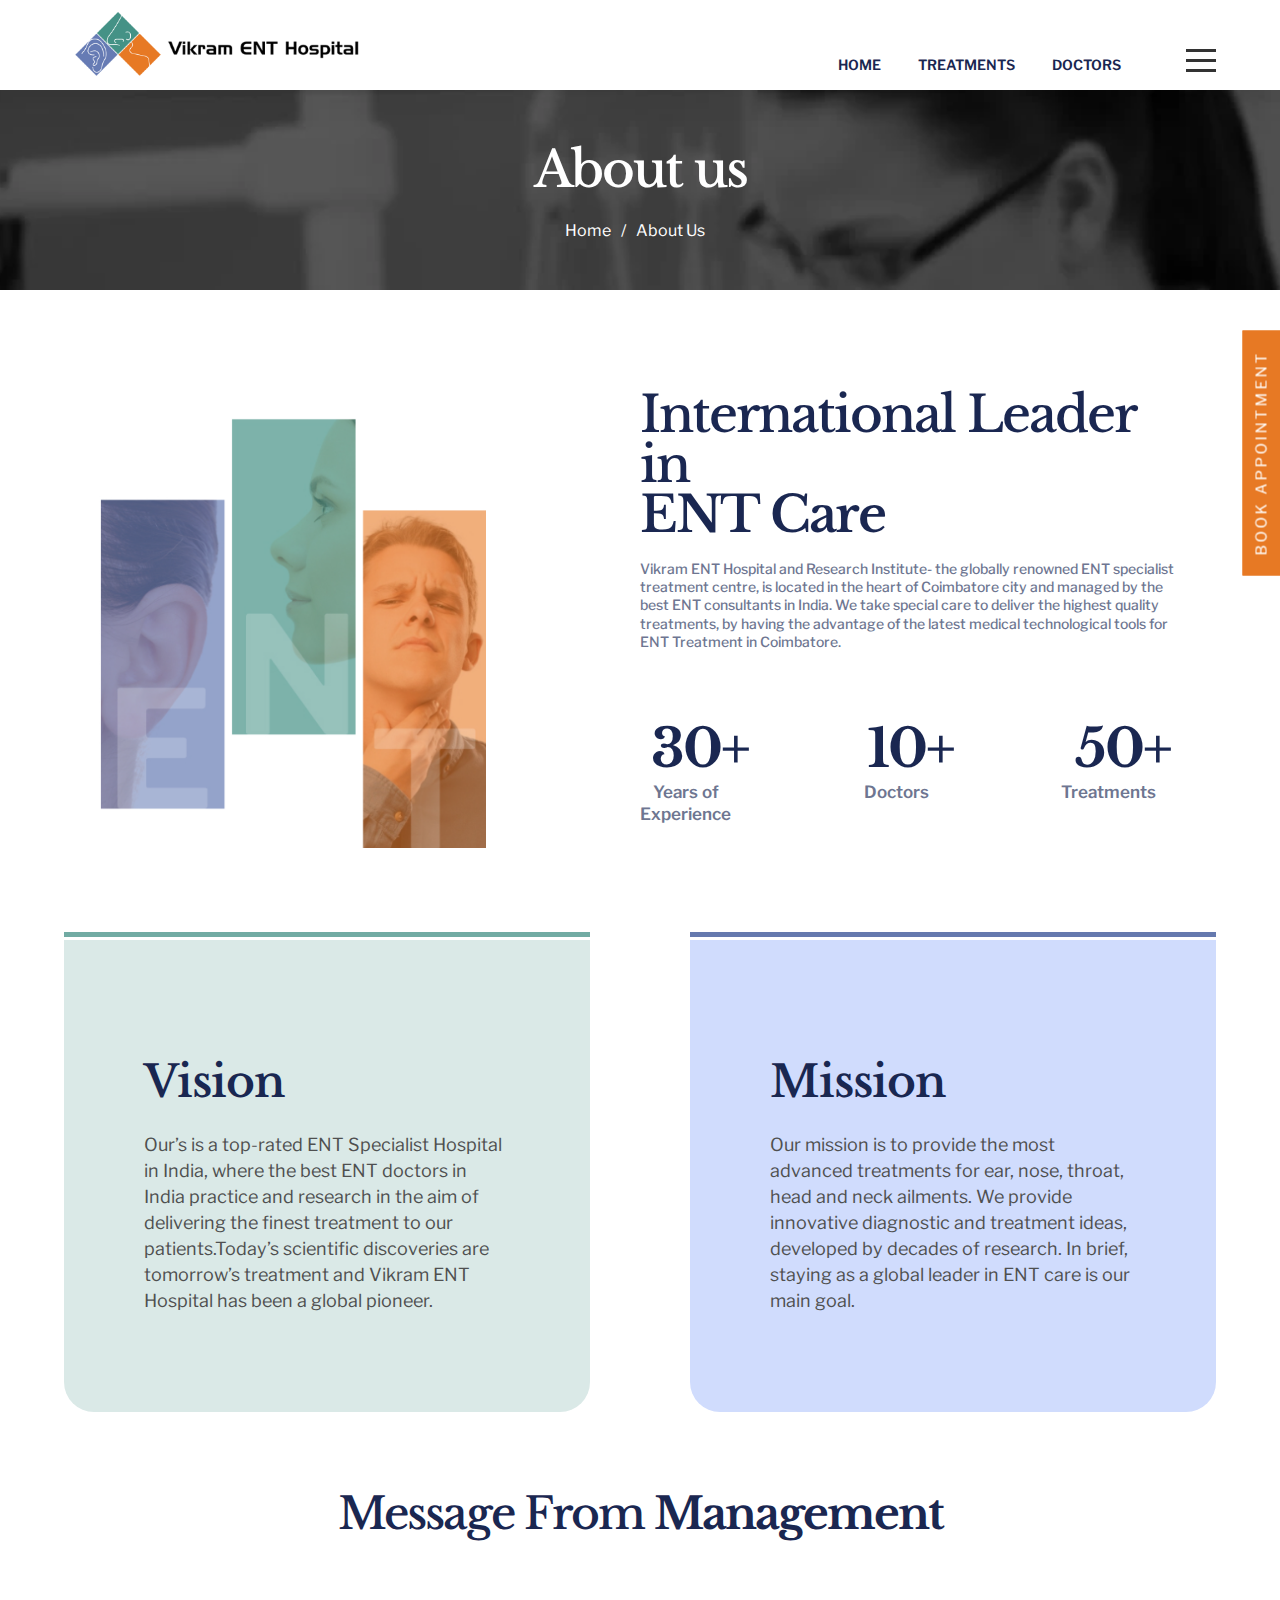
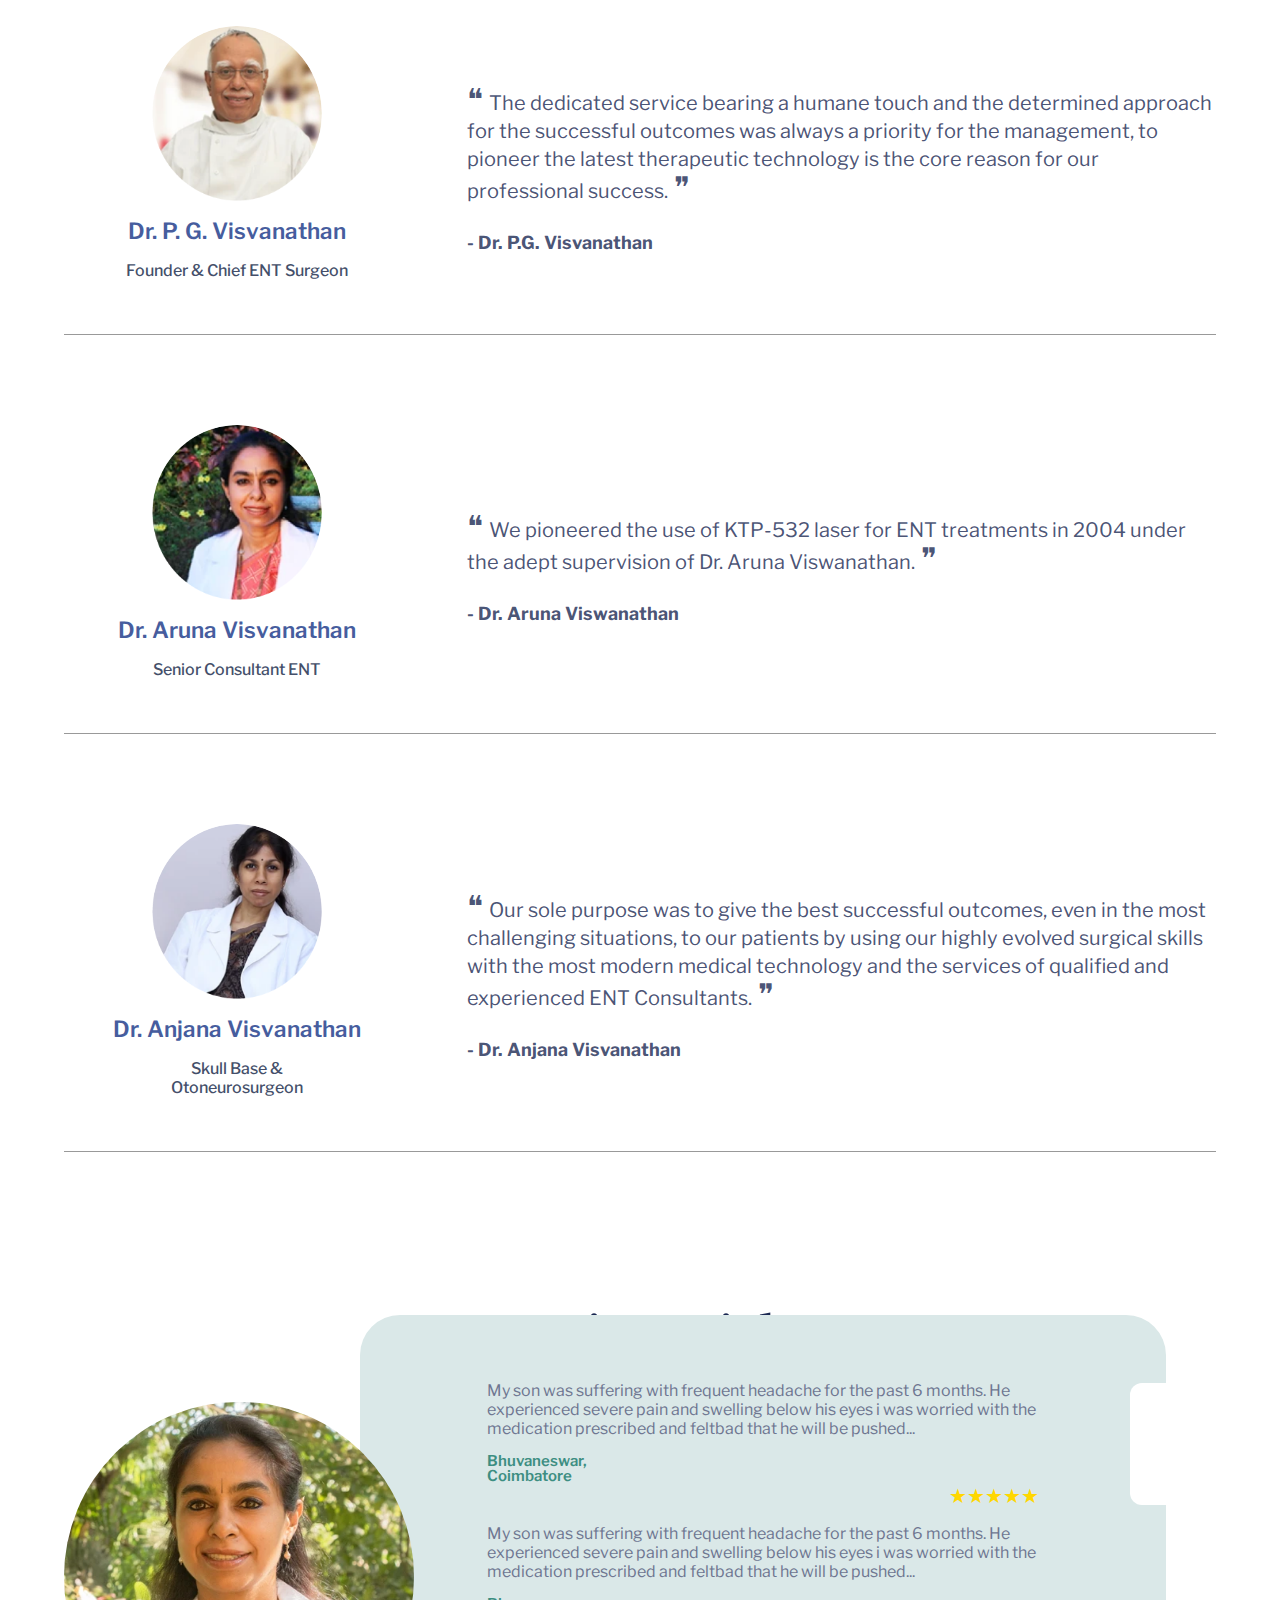
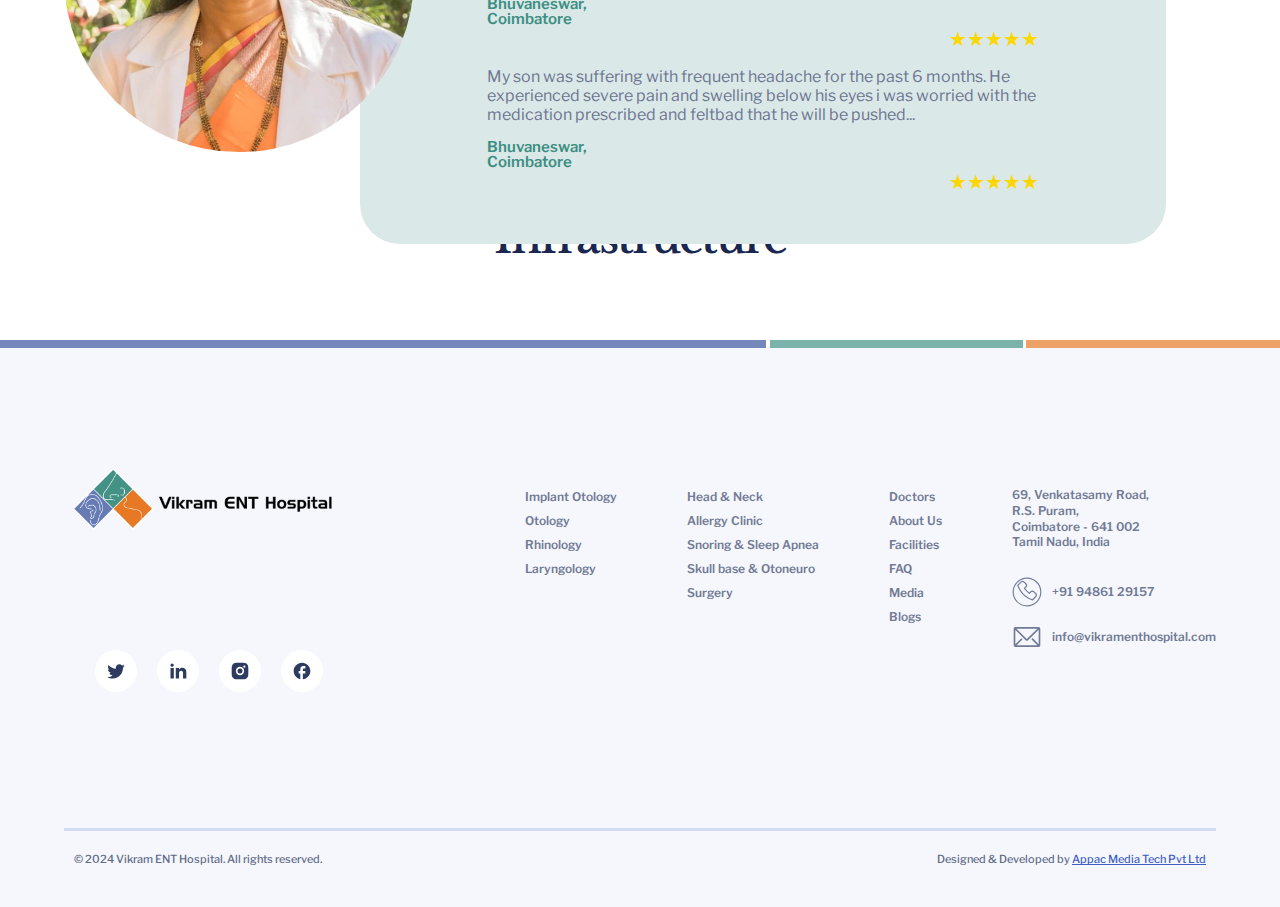
==== commit 5535185d: ""Updated CSS and HTML files, removed and added new code blocks, modified navigation menu and carouse" ====
--- a/about_us.html
+++ b/about_us.html
@@ -45,23 +45,11 @@
                 <!-- Your side menu content here -->
                 <ul>
                     <li class="sideMenu-items"><a href="about_us.html"><span>About Us</span></a></li>
-                    <li class="treatmentLink-dropdown"><a class="treatmentLinkDropdown-link" href="treatments.html"><span>Treatments</span></a> 
-                    <ul class="treaments-link">
-                        <li class="treatmentLinks-item"><a class="treatmentItems-link">Implant Otology</a></li>
-                        <li class="treatmentLinks-item"><a class="treatmentItems-link">Otology</a></li>
-                        <li class="treatmentLinks-item"><a class="treatmentItems-link">Rhinology</a></li>
-                        <li class="treatmentLinks-item"><a class="treatmentItems-link">Laryngology</a></li>
-                        <li class="treatmentLinks-item"><a class="treatmentItems-link">Head & Neck</a></li>
-                        <li class="treatmentLinks-item"><a class="treatmentItems-link">Allergy Clinic</a></li>
-                        <li class="treatmentLinks-item"><a class="treatmentItems-link">Snoring & Sleep Apnea</a></li>
-                        <li class="treatmentLinks-item"><a class="treatmentItems-link">Skull base & Otoneuro</a></li>
-                        <li class="treatmentLinks-item"><a class="treatmentItems-link">Surgery</a></li>
-                    </ul>
-                    <span class="treatmentLink-svg"></span>
-                    </li>
-                    <li class="sideMenu-items"><a href="doctors.html">Doctors</a></li>
+                    <li class="sideMenu-items"><a href="#">Facilities</a></li>
                     <li class="sideMenu-items"><a href="#">Contact</a></li>
                     <li class="sideMenu-items"><a href="faq.html">FAQ</a></li>
+                    <li class="sideMenu-items"><a href="careers.html"><span>Careers</span></a></li>
+                    </li>
                 </ul>
             </div>
             
--- a/styles.css
+++ b/styles.css
@@ -10,6 +10,11 @@
     margin: 0;
     overflow-x: hidden;
     transition: all 0.2s ease-out;
+    font-family: "Libre Franklin", sans-serif;
+    font-size: 16px;
+   
+    font-weight: 400;
+    color: #4f5050;
     
 }
 /* ::-webkit-scrollbar {
@@ -155,7 +160,7 @@
     align-items: center;
     justify-content: space-between; */
 }
-.treatmentLink-dropdown{
+.careerLink-dropdown{
    
     border-bottom: 1px solid #ccc;
     text-decoration: none;
@@ -164,11 +169,11 @@
     font-family: 'Libre Franklin';
     position: relative;
 }
-.treatmentLink-dropdown .treatmentLinkDropdown-link{
+.careersLink-dropdown .careersLinkDropdown-link{
     padding:13px 30px 13px 10px;
     display: block;
 }
-.treatmentLink-dropdown li{
+.careersLink-dropdown li{
    
     padding: 12px 22px;
     border-bottom: 1px solid #eee;
@@ -918,11 +923,17 @@
 .dot span{
     cursor: pointer;
 } */
-    .blog-content{
+    /* .blog-content{
         display: flex;
         gap: 36px;
         padding-top:60px;
 
+    } */
+    .blog-content {
+        display: grid;
+        gap: 36px;
+        padding-top: 60px;
+        grid-template-columns: repeat(3, 1fr);
     }
 .blogs-container{
     padding-top:60px;
@@ -3586,6 +3597,12 @@
         transition: all 0.2s ease-out;
         cursor: pointer;
     }
+    /* facility section */
+    .facilityContainer{
+        width: 90%;
+        margin:auto;
+    }
+
     .testimonials-container {
         width:90%;
         margin: 0 auto;
--- a/about_us.css
+++ b/about_us.css
@@ -382,6 +382,9 @@
     .section-para {
         font-size: 16px;
     }
+    .infraCarousel.owl-carousel img{
+        width: 100% !important ;
+    } 
 }
 @media(max-width:676px){
     .sectionSecond-img {
@@ -411,4 +414,9 @@
         padding-bottom: 50px;
     }
     
-    }+    }
+    @media (max-width: 481px) {
+        .infraCarousel .owl-carousel .owl-nav .owl-prev svg, .infraCarousel {
+            height: 30px;
+        }
+        }